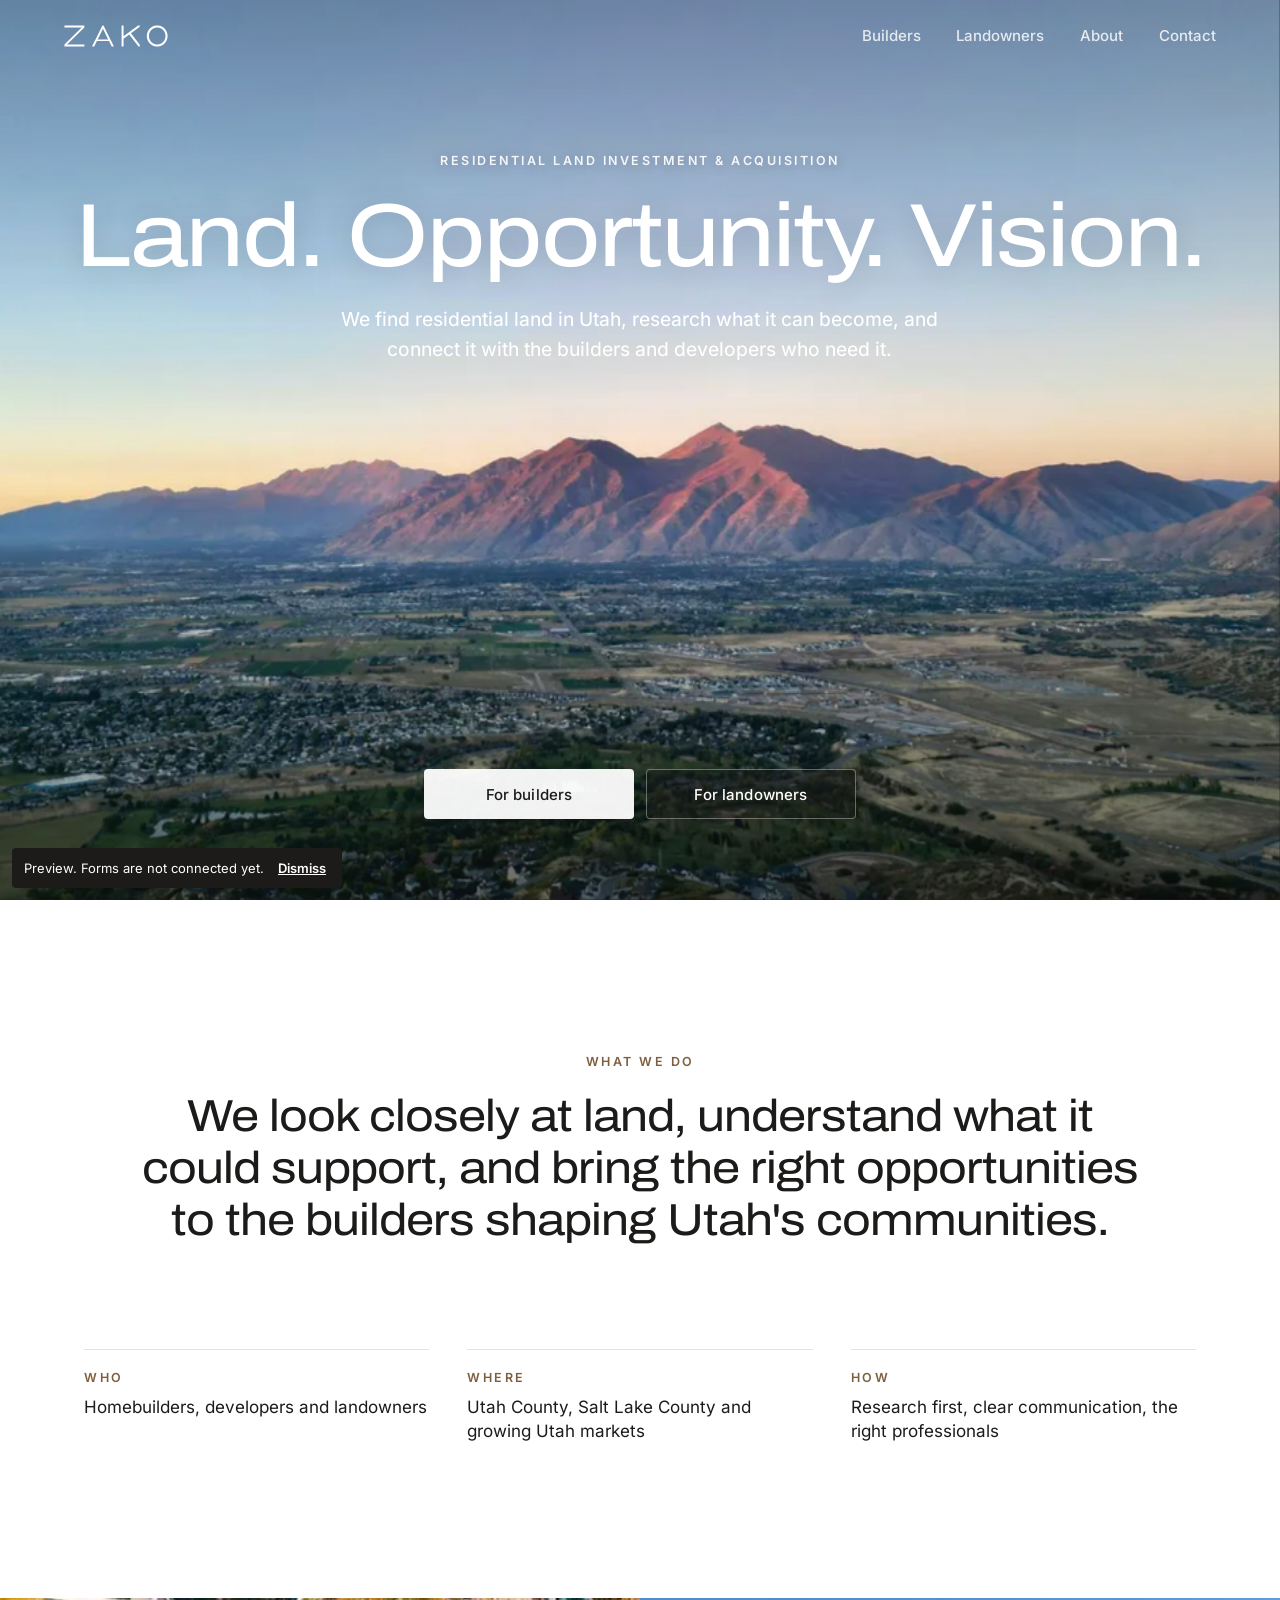
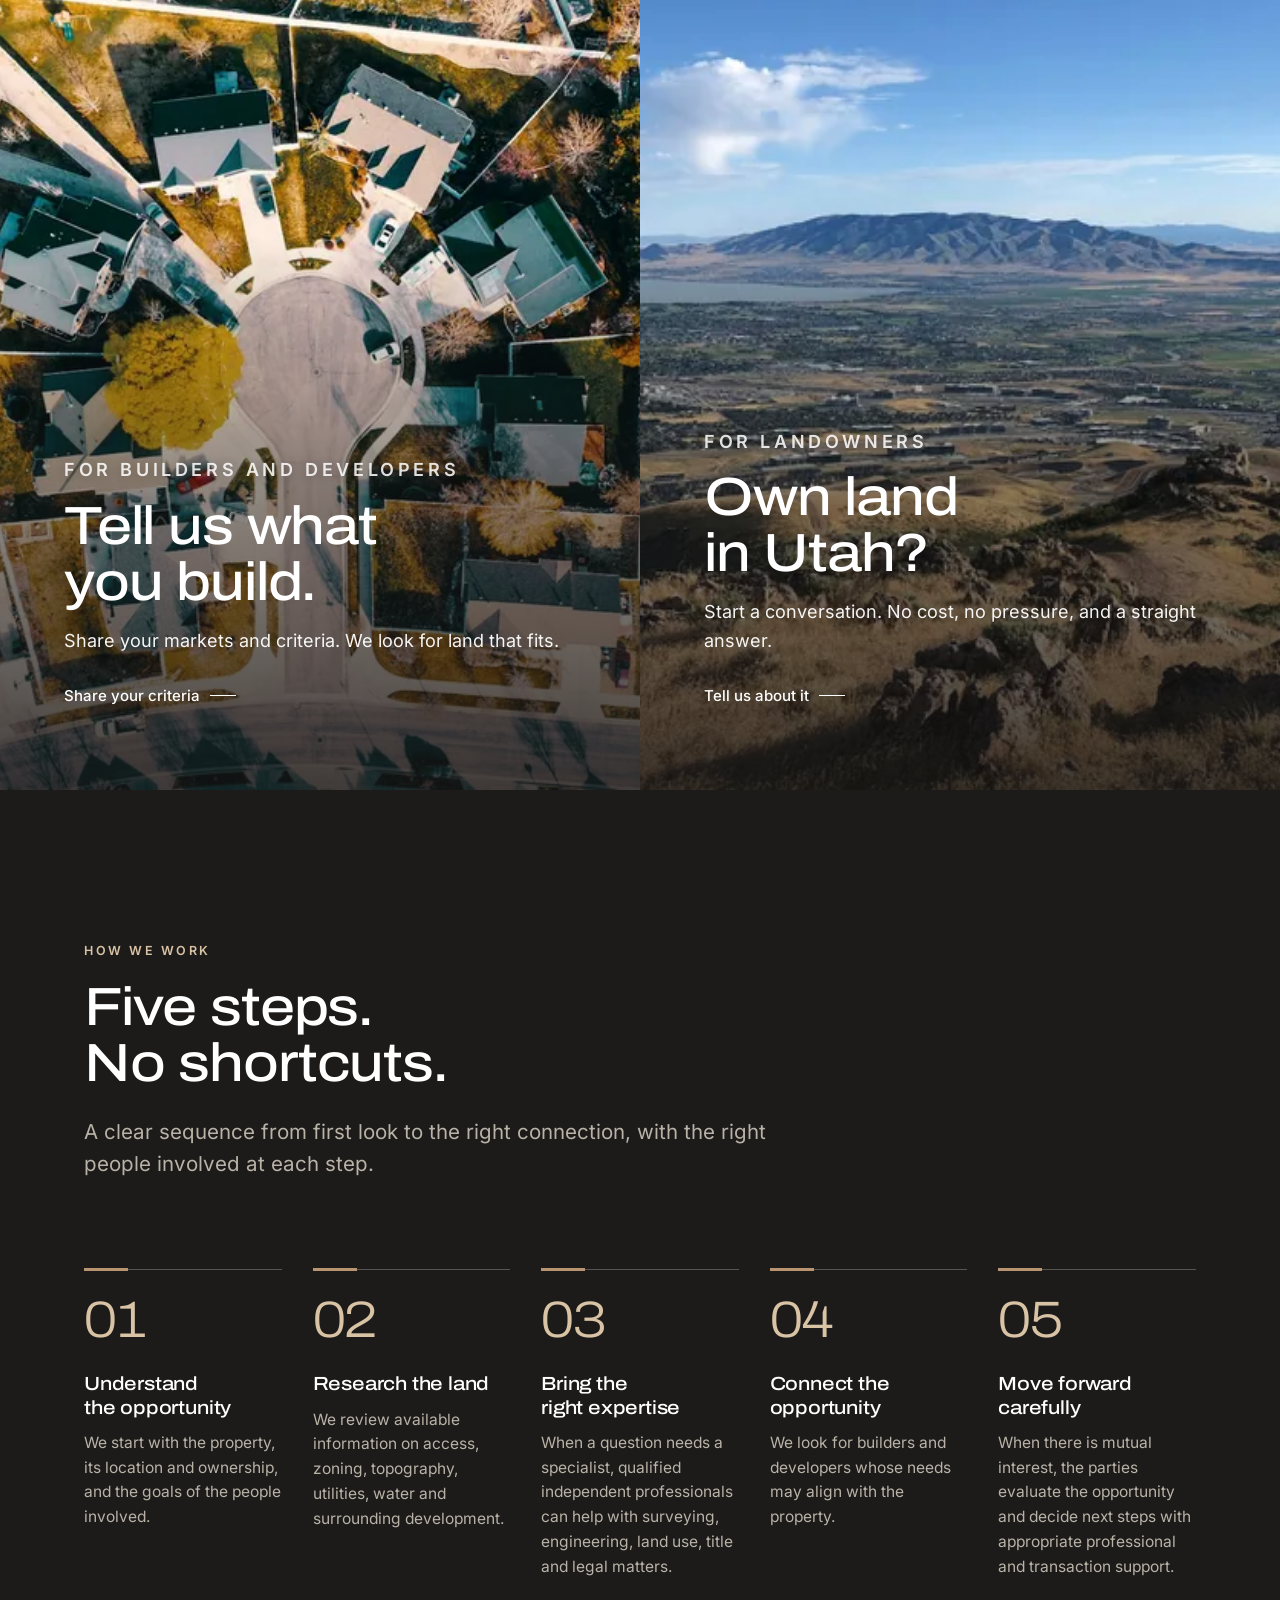
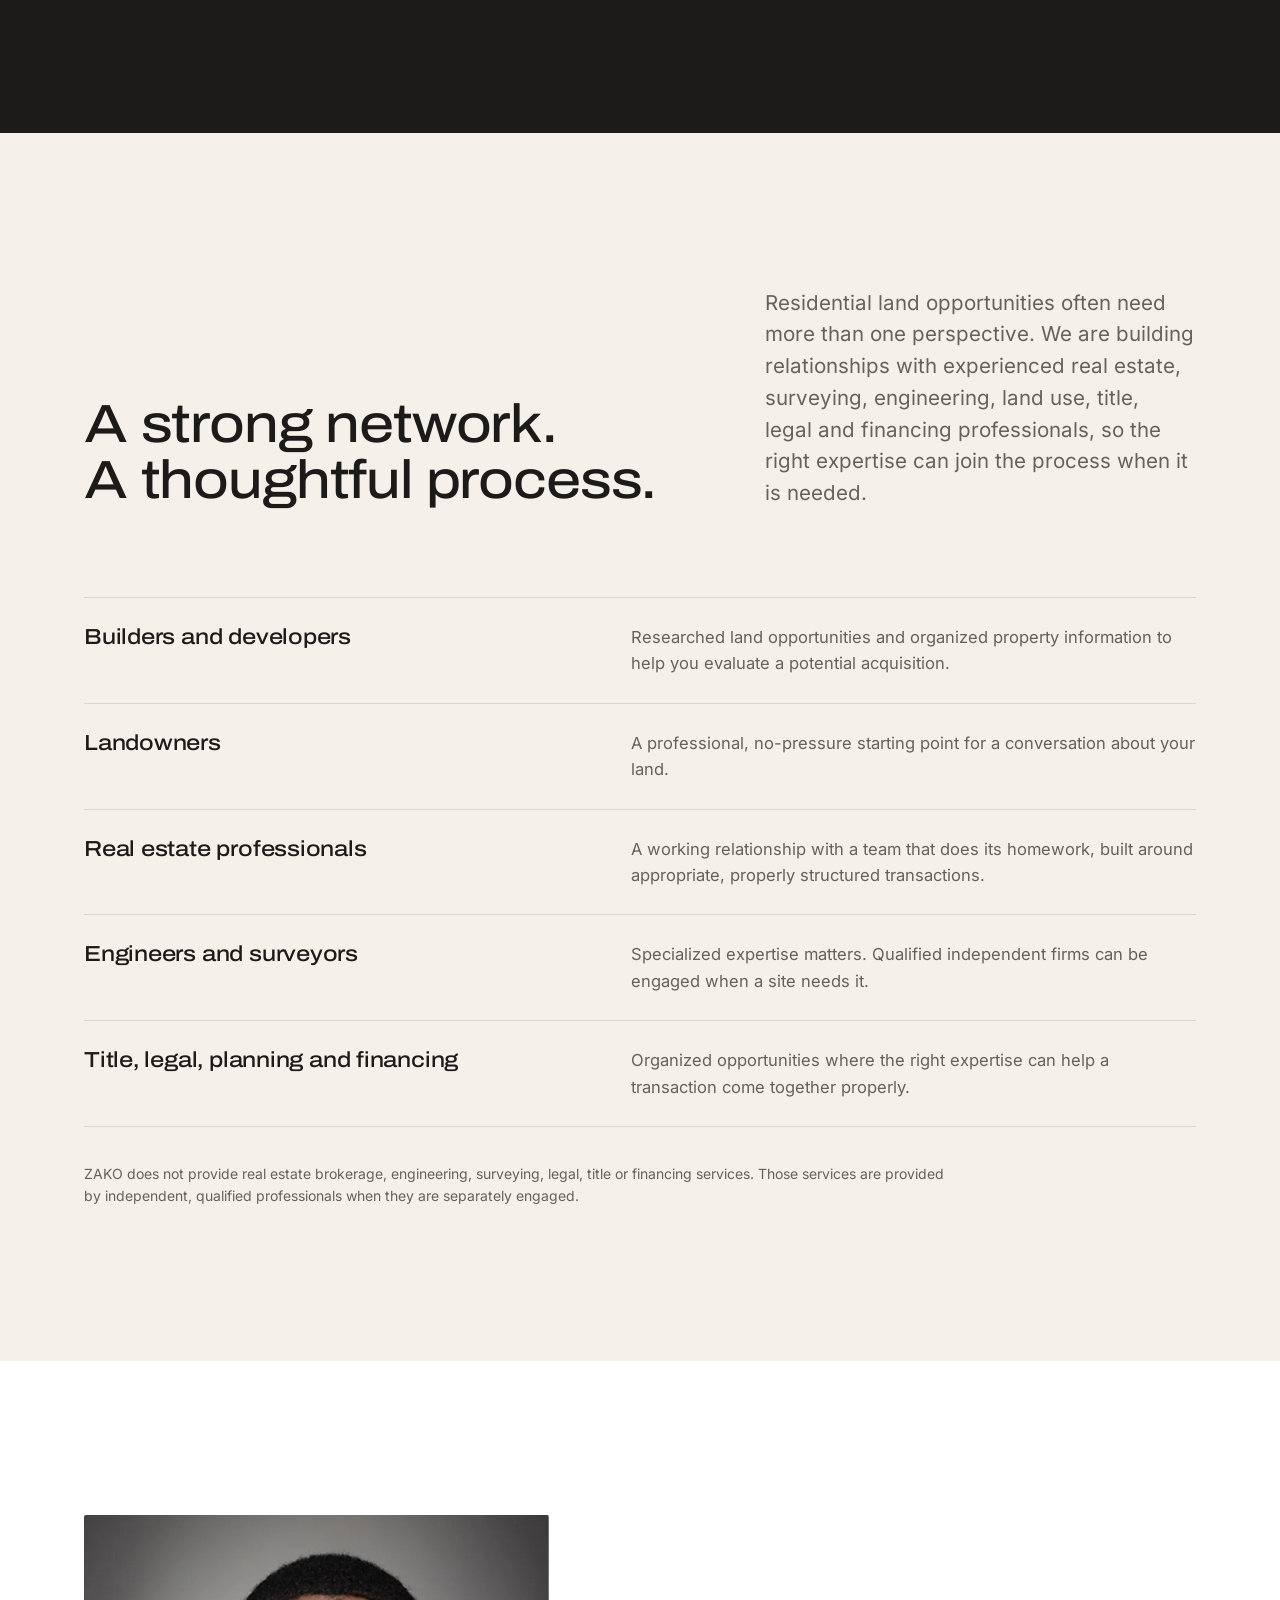
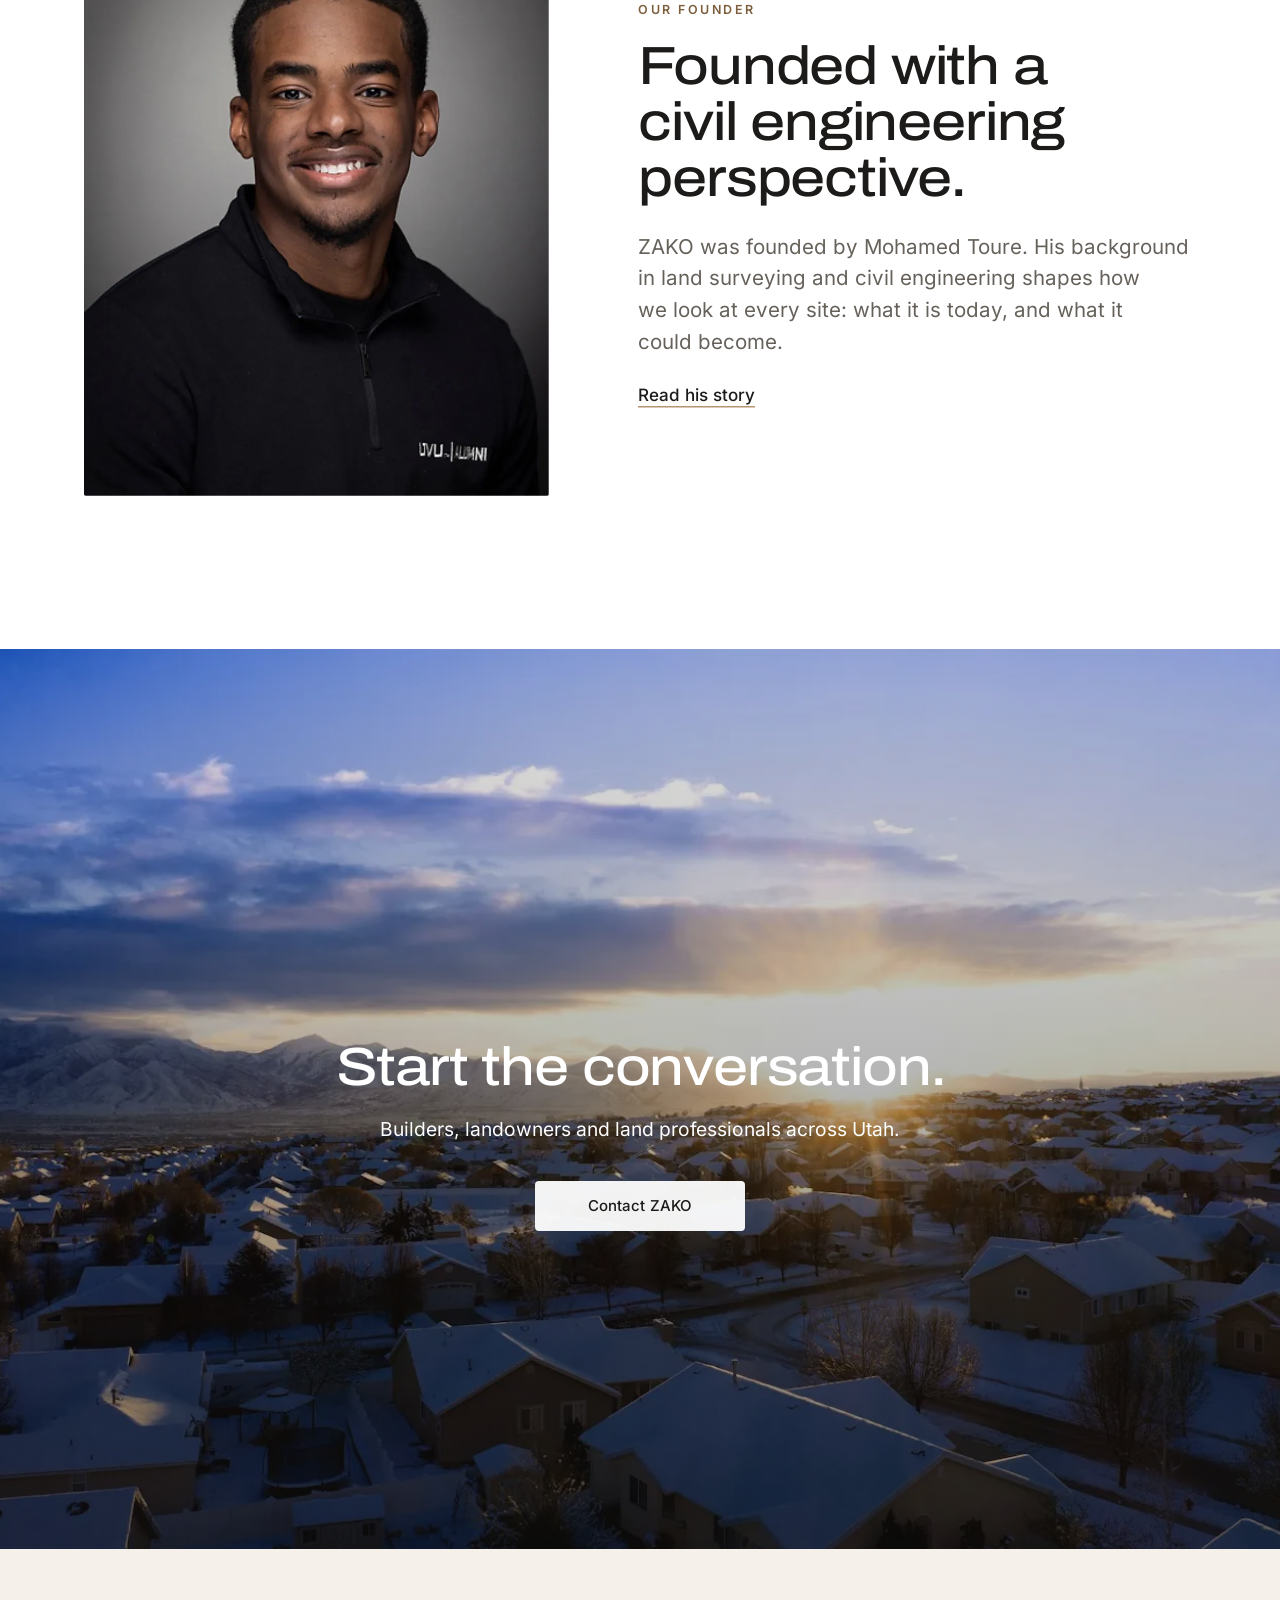
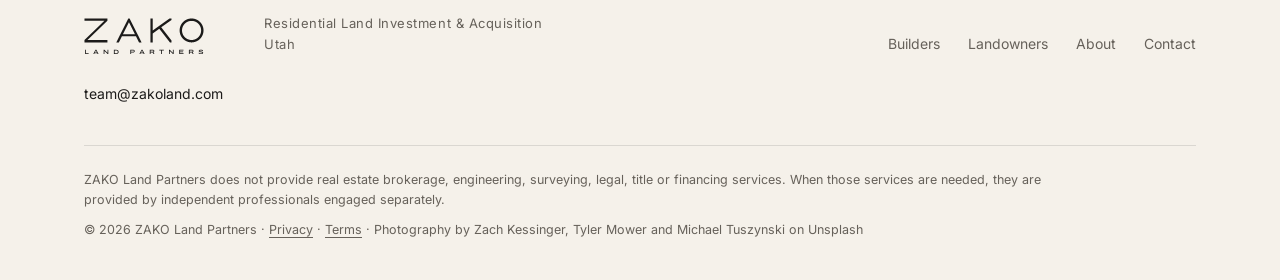
==== docs/index.html @ 9087628a "Add ZAKO Land Partners website (v4, not yet published) Static site in docs/ for GitHub Pages: home, " ====
<!DOCTYPE html>
<html lang="en" data-forms="preview">
<head>
<meta charset="utf-8">

<meta name="viewport" content="width=device-width, initial-scale=1">
<title>ZAKO Land Partners | Utah Residential Land Investment & Acquisition</title>
<meta name="description" content="ZAKO Land Partners finds residential land in Utah, researches what it can become, and connects it with the builders and developers who need it.">

<link rel="canonical" href="https://zakoland.com/">
<meta property="og:type" content="website">
<meta property="og:site_name" content="ZAKO Land Partners">
<meta property="og:title" content="ZAKO Land Partners | Utah Residential Land Investment & Acquisition">
<meta property="og:description" content="ZAKO Land Partners finds residential land in Utah, researches what it can become, and connects it with the builders and developers who need it.">
<meta property="og:url" content="https://zakoland.com/">
<meta property="og:image" content="https://zakoland.com/assets/img/og-image.jpg">
<meta property="og:image:width" content="1200">
<meta property="og:image:height" content="630">
<meta property="og:image:alt" content="ZAKO Land Partners wordmark over a Utah valley at dusk">
<meta name="twitter:card" content="summary_large_image">
<meta name="theme-color" content="#FFFFFF">
<link rel="icon" href="assets/img/favicon.svg" type="image/svg+xml">
<link rel="icon" href="assets/img/favicon-32.png" sizes="32x32" type="image/png">
<link rel="apple-touch-icon" href="assets/img/apple-touch-icon.png">
<link rel="preload" href="assets/fonts/archivo-var.woff2" as="font" type="font/woff2" crossorigin>
<link rel="preload" as="image" href="assets/photo/hero-1280.webp" type="image/webp" imagesrcset="assets/photo/hero-800.webp 800w, assets/photo/hero-1280.webp 1280w, assets/photo/hero-1920.webp 1920w" imagesizes="100vw">
<link rel="stylesheet" href="css/site.css">
<script>document.documentElement.classList.add('js')</script>
<script type="application/ld+json">{"@context": "https://schema.org", "@type": "Organization", "name": "ZAKO Land Partners", "url": "https://zakoland.com/", "logo": "https://zakoland.com/assets/img/zako-lockup.svg", "email": "team@zakoland.com", "description": "Residential land investment and acquisition in Utah.", "areaServed": {"@type": "State", "name": "Utah"}}</script>
</head>
<body class="over">
<a class="skip" href="#main">Skip to content</a>
<div class="preview" role="note">Preview. Forms are not connected yet. <button type="button">Dismiss</button></div>
<header class="hdr"><div class="hdr__in">
<a class="logo" href="index.html" aria-label="ZAKO Land Partners, home">
<img class="on-light" src="assets/img/zako.svg" alt="ZAKO" width="104" height="21">
<img class="on-dark" src="assets/img/zako-white.svg" alt="" width="104" height="21"></a>
<button class="menu" type="button" aria-expanded="false" aria-controls="nav">Menu</button>
<nav class="nav" id="nav" aria-label="Main"><a href="builders.html">Builders</a><a href="landowners.html">Landowners</a><a href="about.html">About</a><a href="contact.html">Contact</a></nav>
</div></header>
<main id="main">
<section class="photo photo--hero" aria-labelledby="h">
<picture><source type="image/webp" srcset="assets/photo/hero-800.webp 800w, assets/photo/hero-1280.webp 1280w, assets/photo/hero-1920.webp 1920w" sizes="100vw"><img src="assets/photo/hero-1920.jpg" srcset="assets/photo/hero-800.jpg 800w, assets/photo/hero-1280.jpg 1280w, assets/photo/hero-1920.jpg 1920w" sizes="100vw" width="1920" height="992" alt="Dusk over Spanish Fork, Utah, with neighborhoods and open land below the mountains" fetchpriority="high" decoding="async"></picture>
<div class="photo__in">
<div class="hero__copy">
<p class="eyebrow eyebrow--light rise" style="--d:100ms">Residential Land Investment &amp; Acquisition</p>
<h1 id="h"><span class="rise" style="--d:250ms">Land.</span> <span class="rise" style="--d:420ms">Opportunity.</span> <span class="rise" style="--d:590ms">Vision.</span></h1>
<p class="sub rise" style="--d:820ms">We find residential land in Utah, research what it can become, and connect it with the builders and developers who need it.</p>
</div>
<div class="btns rise" style="--d:1000ms"><a class="btn btn--light" href="builders.html">For builders</a><a class="btn btn--ghost" href="landowners.html">For landowners</a></div>
</div>
<span class="cue" aria-hidden="true"></span>
</section>

<section class="band intro" aria-labelledby="what-h"><div class="wrap">
<p class="eyebrow center" data-r>What we do</p>
<h2 id="what-h" class="statement" data-r style="--d:80ms">We look closely at land, understand what it could support, and bring the right opportunities to the builders shaping Utah's communities.</h2>
<ul class="facts">
<li data-r><span>Who</span>Homebuilders, developers and landowners</li>
<li data-r style="--d:100ms"><span>Where</span>Utah County, Salt Lake County and growing Utah markets</li>
<li data-r style="--d:200ms"><span>How</span>Research first, clear communication, the right professionals</li>
</ul>
</div></section>

<section class="pair" aria-label="Who we work with">
<a class="photo photo--half tile" href="builders.html"><picture><source type="image/webp" srcset="assets/photo/plan-800.webp 800w, assets/photo/plan-1360.webp 1360w" sizes="(min-width: 821px) 50vw, 100vw"><img src="assets/photo/plan-1360.jpg" srcset="assets/photo/plan-800.jpg 800w, assets/photo/plan-1360.jpg 1360w" sizes="(min-width: 821px) 50vw, 100vw" width="1360" height="880" alt="Aerial view of a residential cul-de-sac in Herriman, Utah" loading="lazy" decoding="async"></picture>
<div class="photo__in"><div data-r><p class="eyebrow eyebrow--light">For builders and developers</p><h2>Tell us what you build.</h2><p>Share your markets and criteria. We look for land that fits.</p>
<span class="more">Share your criteria</span></div></div></a>
<a class="photo photo--half tile" href="landowners.html"><picture><source type="image/webp" srcset="assets/photo/valley-800.webp 800w, assets/photo/valley-1280.webp 1280w, assets/photo/valley-1920.webp 1920w" sizes="(min-width: 821px) 50vw, 100vw"><img src="assets/photo/valley-1920.jpg" srcset="assets/photo/valley-800.jpg 800w, assets/photo/valley-1280.jpg 1280w, assets/photo/valley-1920.jpg 1920w" sizes="(min-width: 821px) 50vw, 100vw" width="1920" height="992" alt="View over Lehi and Saratoga Springs, Utah, toward Utah Lake" loading="lazy" decoding="async"></picture>
<div class="photo__in"><div data-r style="--d:120ms"><p class="eyebrow eyebrow--light">For landowners</p><h2>Own land in Utah?</h2><p>Start a conversation. No cost, no pressure, and a straight answer.</p>
<span class="more">Tell us about it</span></div></div></a>
</section>

<section class="process" id="how" aria-labelledby="how-h"><div class="wrap">
<div class="process__head"><p class="eyebrow" data-r>How we work</p>
<h2 id="how-h" class="h-lines" data-r style="--d:40ms"><span>Five steps.</span> <span>No shortcuts.</span></h2><p class="lead" data-r style="--d:80ms">A clear sequence from first look to the right connection, with the right people involved at each step.</p></div>
<ol class="steps"><li data-r><span class="num" aria-hidden="true">01</span><h3>Understand the opportunity</h3><p>We start with the property, its location and ownership, and the goals of the people involved.</p></li><li data-r style="--d:110ms"><span class="num" aria-hidden="true">02</span><h3>Research the land</h3><p>We review available information on access, zoning, topography, utilities, water and surrounding development.</p></li><li data-r style="--d:220ms"><span class="num" aria-hidden="true">03</span><h3>Bring the right expertise</h3><p>When a question needs a specialist, qualified independent professionals can help with surveying, engineering, land use, title and legal matters.</p></li><li data-r style="--d:330ms"><span class="num" aria-hidden="true">04</span><h3>Connect the opportunity</h3><p>We look for builders and developers whose needs may align with the property.</p></li><li data-r style="--d:440ms"><span class="num" aria-hidden="true">05</span><h3>Move forward carefully</h3><p>When there is mutual interest, the parties evaluate the opportunity and decide next steps with appropriate professional and transaction support.</p></li></ol>
</div></section>

<section class="band band--ivory" aria-labelledby="net-h"><div class="wrap">
<div class="split split--head">
<div><p class="eyebrow" data-r>Our network</p><h2 id="net-h" class="h-lines" data-r style="--d:40ms"><span>A strong network.</span> <span>A thoughtful process.</span></h2></div>
<p class="lead" data-r style="--d:120ms">Residential land opportunities often need more than one perspective. We are building relationships with experienced real estate, surveying, engineering, land use, title, legal and financing professionals, so the right expertise can join the process when it is needed.</p>
</div>
<ul class="audience"><li data-r><h3>Builders and developers</h3><p>Researched land opportunities and organized property information to help you evaluate a potential acquisition.</p></li><li data-r style="--d:70ms"><h3>Landowners</h3><p>A professional, no-pressure starting point for a conversation about your land.</p></li><li data-r style="--d:140ms"><h3>Real estate professionals</h3><p>A working relationship with a team that does its homework, built around appropriate, properly structured transactions.</p></li><li data-r style="--d:210ms"><h3>Engineers and surveyors</h3><p>Specialized expertise matters. Qualified independent firms can be engaged when a site needs it.</p></li><li data-r style="--d:280ms"><h3>Title, legal, planning and financing</h3><p>Organized opportunities where the right expertise can help a transaction come together properly.</p></li></ul>
<p class="note" data-r>ZAKO does not provide real estate brokerage, engineering, surveying, legal, title or financing services. Those services are provided by independent, qualified professionals when they are separately engaged.</p>
</div></section>

<section class="band" aria-labelledby="founder"><div class="wrap founder">
<div class="frame" data-r><picture><source type="image/webp" srcset="assets/photo/founder-480.webp 480w, assets/photo/founder-839.webp 839w" sizes="(min-width: 821px) 40vw, 90vw"><img src="assets/photo/founder-839.jpg" srcset="assets/photo/founder-480.jpg 480w, assets/photo/founder-839.jpg 839w" sizes="(min-width: 821px) 40vw, 90vw" width="839" height="1327" alt="Mohamed Toure, founder of ZAKO Land Partners" loading="lazy" decoding="async"></picture></div>
<div>
<p class="eyebrow" data-r>Our founder</p>
<h2 id="founder" data-r style="--d:60ms">Founded with a civil engineering perspective.</h2>
<p class="lead mt" data-r style="--d:120ms">ZAKO was founded by Mohamed Toure. His background in land surveying and civil engineering shapes how we look at every site: what it is today, and what it could become.</p>
<p class="mt" data-r style="--d:180ms"><a class="link" href="about.html">Read his story</a></p>
</div>
</div></section>

<section class="photo photo--end" aria-labelledby="c">
<picture><source type="image/webp" srcset="assets/photo/dawn-800.webp 800w, assets/photo/dawn-1360.webp 1360w" sizes="100vw"><img src="assets/photo/dawn-1360.jpg" srcset="assets/photo/dawn-800.jpg 800w, assets/photo/dawn-1360.jpg 1360w" sizes="100vw" width="1360" height="880" alt="Sunrise over a snow-covered neighborhood in Herriman, Utah" loading="lazy" decoding="async"></picture>
<div class="photo__in"><div>
<h2 id="c" data-r>Start the conversation.</h2>
<p class="sub" data-r style="--d:100ms">Builders, landowners and land professionals across Utah.</p>
<div class="btns" data-r style="--d:200ms"><a class="btn btn--light" href="contact.html">Contact ZAKO</a></div>
</div></div>
</section>
</main>
<footer class="ftr"><div class="wrap">
<div class="ftr__top">
<a class="logo" href="index.html" aria-label="ZAKO Land Partners, home"><img src="assets/img/zako-lockup.svg" alt="ZAKO Land Partners" width="120" height="36"></a>
<p class="ftr__tag">Residential Land Investment &amp; Acquisition<br>Utah</p>
<nav aria-label="Footer"><a href="builders.html">Builders</a><a href="landowners.html">Landowners</a><a href="about.html">About</a><a href="contact.html">Contact</a></nav>
<p class="ftr__mail"><a href="mailto:team@zakoland.com">team@zakoland.com</a></p>
</div>
<div class="ftr__fine">
<p>ZAKO Land Partners does not provide real estate brokerage, engineering, surveying, legal, title or financing services. When those services are needed, they are provided by independent professionals engaged separately.</p>
<p>&copy; <span data-year>2026</span> ZAKO Land Partners &middot; <a href="privacy.html">Privacy</a> &middot; <a href="terms.html">Terms</a> &middot; Photography by Zach Kessinger, Tyler Mower and Michael Tuszynski on Unsplash</p>
</div>
</div></footer>
<script src="js/site.js" defer></script>
</body>
</html>
---- docs/css/site.css ----
/* ZAKO Land Partners — v4
   VOICE    quiet, certain, few words
   PICTURE  full-bleed real Utah photography; nothing drawn
   COLOUR   white and warm ivory grounds, charcoal ink, sandstone used sparingly
   TYPE     Archivo (wide) display, Inter text
   MOTION   reveal once on scroll, slow and short; nothing loops; off under prefers-reduced-motion */

@font-face{font-family:"Archivo";src:url("../assets/fonts/archivo-var.woff2") format("woff2");font-weight:100 900;font-stretch:62% 125%;font-display:swap}
@font-face{font-family:"Inter";src:url("../assets/fonts/inter-var.woff2") format("woff2");font-weight:100 900;font-display:swap}

:root{
  color-scheme:light;
  --white:#FFFFFF;--ivory:#F5F1EA;--sand:#B89470;--sand-ink:#7D5F3E;--sand-lt:#D9C3A5;
  --char:#1C1B1A;--char-2:#262421;--stone:#66615A;--line:rgba(28,27,26,.12);
  --display:"Archivo","Helvetica Neue",Arial,sans-serif;--text:"Inter","Helvetica Neue",Arial,sans-serif;
  --gut:max(5vw,20px);--wrap:1240px;
  --ease:cubic-bezier(.2,.65,.2,1)
}
*{box-sizing:border-box;min-width:0}
html{scroll-padding-top:76px;-webkit-text-size-adjust:100%}
@media (prefers-reduced-motion:no-preference){html{scroll-behavior:smooth}}
body{margin:0;background:var(--white);color:var(--char);font:17px/1.6 var(--text);overflow-x:clip;-webkit-font-smoothing:antialiased}
img{max-width:100%;height:auto;display:block}
a{color:inherit}
p,dl,dd{margin:0}
h1,h2,h3{font-family:var(--display);font-stretch:115%;font-weight:500;letter-spacing:-.022em;line-height:1.04;margin:0;text-wrap:balance}
h1{font-size:clamp(44px,7vw,104px);font-weight:450}
h2{font-size:clamp(32px,4.2vw,60px);font-weight:470}
h3{font-size:21px;line-height:1.22;letter-spacing:-.01em}
.wrap{max-width:var(--wrap);margin-inline:auto;padding-inline:var(--gut)}
.band{padding-block:clamp(88px,12vw,176px)}
.band--tight{padding-block:clamp(64px,8vw,112px)}
.band--flush{padding-top:0}
.band--ivory{background:var(--ivory)}
.lead{font-size:clamp(18px,1.6vw,22px);line-height:1.55;color:var(--stone);max-width:34em;text-wrap:pretty}
.small{font-size:14px;color:var(--stone)}
.center{text-align:center}
.mt{margin-top:24px}
.eyebrow{font:600 12.5px/1.2 var(--text);letter-spacing:.2em;text-transform:uppercase;color:var(--sand-ink);margin-bottom:22px}
.eyebrow--light{color:rgba(255,255,255,.9);text-shadow:0 1px 12px rgba(0,0,0,.25)}
.skip{position:absolute;left:-999px;top:8px;background:var(--char);color:var(--white);padding:10px 14px;z-index:99}
.skip:focus{left:8px}
:focus-visible{outline:2px solid var(--sand);outline-offset:3px}

/* ---------- header */
.hdr{position:sticky;top:0;z-index:50;background:rgba(255,255,255,.94);backdrop-filter:saturate(1.4) blur(14px);-webkit-backdrop-filter:saturate(1.4) blur(14px);transition:background .4s,color .4s,box-shadow .4s}
.hdr__in{display:flex;align-items:center;justify-content:space-between;gap:24px;height:72px;padding-inline:var(--gut)}
.logo{display:block;width:108px;flex:none}
.logo .on-dark{display:none}
.nav{display:flex;align-items:center;gap:clamp(20px,2.8vw,40px)}
.nav a{position:relative;text-decoration:none;font-size:15px;font-weight:500;padding:10px 0;opacity:.82;transition:opacity .25s}
.nav a::after{content:"";position:absolute;left:0;right:0;bottom:4px;height:1.5px;background:currentColor;transform:scaleX(0);transform-origin:left;transition:transform .45s var(--ease)}
.nav a:hover,.nav a[aria-current=page]{opacity:1}
.nav a:hover::after,.nav a[aria-current=page]::after{transform:scaleX(1)}
.menu{display:none;background:none;border:0;font:500 15px var(--text);color:inherit;cursor:pointer;min-height:44px;padding:0 4px}
.over .hdr{position:fixed;left:0;right:0;background:transparent;backdrop-filter:none;-webkit-backdrop-filter:none;color:var(--white)}
.over .hdr .on-light{display:none}
.over .hdr .on-dark{display:block}
.over .hdr.solid{background:rgba(255,255,255,.94);backdrop-filter:saturate(1.4) blur(14px);-webkit-backdrop-filter:saturate(1.4) blur(14px);color:var(--char);box-shadow:0 1px 0 var(--line)}
.over .hdr.solid .on-light{display:block}
.over .hdr.solid .on-dark{display:none}

/* ---------- buttons and links */
.btn{display:inline-flex;align-items:center;justify-content:center;gap:10px;min-height:50px;min-width:210px;padding:0 28px;border-radius:4px;border:0;background:var(--char);color:var(--white);font:500 15px/1 var(--text);letter-spacing:.01em;text-decoration:none;cursor:pointer;transition:background .3s,color .3s,box-shadow .3s,transform .3s var(--ease)}
.btn:hover{background:#3A3835}
.btn:active{transform:translateY(1px)}
.btn:disabled{opacity:.6;cursor:progress}
.btn--light{background:rgba(255,255,255,.94);color:var(--char)}
.btn--light:hover{background:var(--white)}
.btn--ghost{background:rgba(28,27,26,.45);color:var(--white);box-shadow:inset 0 0 0 1px rgba(255,255,255,.35);backdrop-filter:blur(8px);-webkit-backdrop-filter:blur(8px)}
.btn--ghost:hover{background:rgba(28,27,26,.68)}
.btn--line{background:transparent;color:var(--char);box-shadow:inset 0 0 0 1.5px var(--char)}
.btn--line:hover{background:var(--char);color:var(--white)}
.btns{display:flex;flex-wrap:wrap;gap:12px;margin-top:36px}
.link{text-decoration:none;font-weight:500;background:linear-gradient(currentColor,currentColor) 0 100%/0 1.5px no-repeat,linear-gradient(var(--sand),var(--sand)) 0 100%/100% 1.5px no-repeat;padding-bottom:3px;transition:background-size .5s var(--ease)}
.link:hover{background-size:100% 1.5px,100% 1.5px}
.more{display:inline-flex;align-items:center;gap:10px;margin-top:28px;font-weight:500;font-size:15px}
.more::after{content:"";width:26px;height:1.5px;background:currentColor;transition:width .5s var(--ease)}

/* ---------- photo bands */
.photo{position:relative;min-height:min(100svh,1000px);display:grid;color:var(--white);background:#2a2724;overflow:hidden;isolation:isolate;text-decoration:none}
.photo>picture,.photo>picture img{position:absolute;inset:0;width:100%;height:100%;object-fit:cover;z-index:-2}
.photo::after{content:"";position:absolute;inset:0;z-index:-1;pointer-events:none}
.photo__in{padding:clamp(124px,17vh,190px) var(--gut) clamp(56px,9vh,96px);display:grid;align-content:space-between;justify-items:center;text-align:center;gap:40px}
.photo--hero{min-height:100svh}
.photo--hero::after{background:linear-gradient(180deg,rgba(20,19,18,.34) 0%,rgba(20,19,18,.04) 36%,rgba(20,19,18,0) 58%,rgba(20,19,18,.5) 100%)}
.photo--hero h1{text-shadow:0 1px 30px rgba(0,0,0,.16)}
.photo--hero h1 span{display:inline-block}
.hero__copy .sub{margin:22px auto 0;max-width:34em;font-size:clamp(17px,1.5vw,20px);line-height:1.55;font-weight:450;opacity:.95}
.photo--hero .btns{margin:0;justify-content:center}
.cue{position:absolute;left:50%;bottom:22px;width:1px;height:44px;background:linear-gradient(rgba(255,255,255,0),rgba(255,255,255,.75));transform:translateX(-50%);transform-origin:top}
.photo--half{min-height:min(88svh,820px)}
.photo--half .photo__in{align-content:end;justify-items:start;text-align:left}
.photo--half::after{background:linear-gradient(0deg,rgba(20,19,18,.8) 0%,rgba(20,19,18,.45) 40%,rgba(20,19,18,0) 70%)}
.photo--half h2{max-width:13ch}
.photo--half p{margin-top:16px;max-width:30em;font-size:18px;opacity:.95}
.photo--half .eyebrow{margin-bottom:18px}
.photo--page{min-height:min(80svh,760px)}
.photo--page .photo__in{align-content:end;justify-items:start;text-align:left}
.photo--page h1{font-size:clamp(40px,5.8vw,82px);max-width:15ch}
.photo--page::after{background:linear-gradient(180deg,rgba(20,19,18,.5) 0%,rgba(20,19,18,0) 24%,rgba(20,19,18,.25) 50%,rgba(20,19,18,.78) 100%)}
.photo--end::after{background:linear-gradient(180deg,rgba(20,19,18,.12),rgba(20,19,18,.52))}
.photo--end>picture img{object-position:50% 40%}
.photo--end .photo__in{align-content:center}
.photo--end .sub{margin-top:18px;font-size:clamp(17px,1.5vw,20px);opacity:.95}
.photo--end .btns{justify-content:center}

/* tiles (pair) */
.pair{display:grid;grid-template-columns:repeat(2,minmax(0,1fr))}
.tile>picture img{transition:transform 1.6s var(--ease)}
.tile:hover>picture img{transform:scale(1.035)}
.tile:hover .more::after{width:44px}
.tile:focus-visible{outline-offset:-6px;outline-color:var(--white)}

/* ---------- intro */
.statement{font-family:var(--display);font-stretch:112%;font-weight:420;font-size:clamp(28px,3.5vw,50px);line-height:1.16;letter-spacing:-.022em;max-width:23em;margin-inline:auto;text-align:center}
.facts{list-style:none;margin:clamp(64px,8vw,104px) 0 0;padding:0;display:grid;grid-template-columns:repeat(3,minmax(0,1fr));gap:clamp(24px,3vw,48px)}
.facts li{border-top:1px solid var(--line);padding-top:20px;font-size:17px;line-height:1.45}
.facts span{display:block;font:600 12.5px/1.2 var(--text);letter-spacing:.2em;text-transform:uppercase;color:var(--sand-ink);margin-bottom:10px}

/* ---------- process */
.process{background:var(--char);color:#EDE8DF;padding-block:clamp(96px,12vw,176px)}
.process .eyebrow{color:var(--sand-lt)}
.process h2{color:var(--white);max-width:14ch}
.process .lead{color:#B9B2A7;margin-top:24px}
.process__head{display:grid;gap:0;max-width:760px}
.steps{list-style:none;padding:0;margin:clamp(56px,7vw,96px) 0 0;display:grid;grid-template-columns:repeat(5,minmax(0,1fr));gap:clamp(20px,2.4vw,36px)}
.steps li{position:relative;padding-top:26px}
.steps li::before{content:"";position:absolute;left:0;right:0;top:0;height:1px;background:rgba(237,232,223,.28)}
.steps li::after{content:"";position:absolute;left:0;top:-1px;width:44px;height:3px;background:var(--sand)}
.num{display:block;font:300 clamp(40px,4vw,60px)/1 var(--display);font-stretch:115%;letter-spacing:-.03em;color:var(--sand-lt);margin-bottom:26px;font-variant-numeric:tabular-nums}
.steps h3{font-size:19px;color:var(--white)}
.steps p{margin-top:12px;color:#B9B2A7;font-size:15.5px;line-height:1.6}
.steps--3{grid-template-columns:repeat(3,minmax(0,1fr))}
.band .steps li::before{background:var(--line)}
.band .steps h3{color:var(--char)}
.band .steps p{color:var(--stone)}
.band .num{color:var(--sand-ink)}

/* ---------- split, points, grids */
.split{display:grid;grid-template-columns:minmax(0,5fr) minmax(0,6fr);gap:clamp(32px,6vw,104px);align-items:start}
.split--head{align-items:end;grid-template-columns:minmax(0,7fr) minmax(0,5fr)}
.split--head h2{max-width:16ch}
.h-lines span{display:block}
.split--head .lead{justify-self:end}
.points{list-style:none;margin:0;padding:0;display:grid;gap:30px}
.points li{border-top:1px solid var(--line);padding-top:22px}
.points h3{font-size:19px}
.points p{color:var(--stone);margin-top:8px;font-size:16px}
.grid6{list-style:none;margin:clamp(56px,7vw,96px) 0 0;padding:0;display:grid;grid-template-columns:repeat(3,minmax(0,1fr));gap:clamp(36px,4vw,64px) clamp(24px,3vw,48px)}
.grid6 li{border-top:1px solid var(--line);padding-top:24px}
.grid6 .num{font-size:15px;font-weight:500;letter-spacing:.08em;color:var(--sand-ink);margin-bottom:18px;font-family:var(--text)}
.grid6 h3{font-size:20px}
.grid6 p{color:var(--stone);margin-top:10px;font-size:16px}
.audience{list-style:none;margin:clamp(56px,7vw,88px) 0 0;padding:0}
.audience li{display:grid;grid-template-columns:minmax(0,5fr) minmax(0,6fr);gap:clamp(16px,6vw,104px);padding:26px 0;border-top:1px solid var(--line);transition:padding .5s var(--ease)}
.audience li:last-child{border-bottom:1px solid var(--line)}
.audience h3{font-size:clamp(19px,1.7vw,23px)}
.audience p{color:var(--stone);font-size:16.5px;max-width:36em}
.note{margin-top:36px;font-size:14px;line-height:1.6;color:var(--stone);max-width:62em}
.callout{max-width:900px}
.callout h2{font-size:clamp(26px,2.8vw,38px)}
.callout p{margin-top:18px;color:var(--stone);font-size:17px;max-width:44em}

/* ---------- founder */
.founder{display:grid;grid-template-columns:minmax(0,5fr) minmax(0,6fr);gap:clamp(40px,7vw,120px);align-items:center}
.founder--story{align-items:start}
.frame{overflow:hidden;border-radius:2px}
.frame img{width:100%;aspect-ratio:4/5;object-fit:cover;object-position:50% 22%}
.founder--story .frame{position:sticky;top:110px}
.story p{font-size:clamp(17px,1.4vw,19px);line-height:1.72;color:#33312E;margin-top:20px;max-width:34em}
.story h2+p{margin-top:30px}
.sign{margin-top:34px !important;font-weight:600}
.sign span{display:block;font-weight:400;color:var(--stone);font-size:15px}

/* ---------- page heads */
.phead{padding:clamp(80px,11vw,156px) 0 clamp(48px,6vw,88px)}
.phead h1{font-size:clamp(40px,6vw,86px);max-width:15ch}
.phead .lead{margin-top:28px}
.phead--sm h1{font-size:clamp(36px,4.4vw,60px)}
.phead--404{min-height:62vh}
.phead--404 .lead{margin-top:20px}

/* ---------- contact */
.contacts{display:grid;grid-template-columns:auto 1fr;gap:14px 28px;margin-top:32px;font-size:16px}
.contacts dt{font:600 12px/1.9 var(--text);letter-spacing:.18em;text-transform:uppercase;color:var(--sand-ink)}

/* ---------- forms */
.form{display:grid;gap:22px;max-width:640px;width:100%}
.row2{display:grid;gap:22px;grid-template-columns:repeat(2,minmax(0,1fr))}
.field{display:grid;gap:8px}
.field label,legend{font-size:14px;font-weight:600}
.opt{font-weight:400;color:var(--stone)}
input[type=text],input[type=email],input[type=tel],select,textarea{width:100%;font:16px/1.4 var(--text);color:var(--char);background:var(--white);border:1px solid #C9C3B8;border-radius:4px;padding:12px 14px;min-height:52px;transition:border-color .2s,box-shadow .2s}
input:hover,select:hover,textarea:hover{border-color:#A8A196}
textarea{min-height:132px;resize:vertical}
input:focus,select:focus,textarea:focus{outline:none;border-color:var(--char);box-shadow:0 0 0 1px var(--char)}
.form [aria-invalid=true]{border-color:#9A3B2E;box-shadow:0 0 0 1px #9A3B2E}
fieldset{border:0;margin:0;padding:0;display:grid;gap:10px}
.chips{display:flex;flex-wrap:wrap;gap:8px}
.chip{position:relative}
.chip input{position:absolute;opacity:0;inset:0;cursor:pointer;margin:0}
.chip span{display:inline-flex;align-items:center;min-height:42px;padding:0 16px;border:1px solid #C9C3B8;border-radius:999px;font-size:15px;background:var(--white);transition:background .2s,color .2s,border-color .2s}
.chip:hover span{border-color:var(--char)}
.chip input:checked+span{background:var(--char);color:var(--white);border-color:var(--char)}
.chip input:focus-visible+span{outline:2px solid var(--sand);outline-offset:2px}
.check{display:flex;gap:10px;align-items:flex-start;font-size:15px;color:var(--stone);cursor:pointer}
.check input{width:20px;height:20px;margin:2px 0 0;accent-color:var(--char);flex:none}
.check a{color:var(--char)}
.hp{position:absolute;left:-9999px;width:1px;height:1px;overflow:hidden}
.status{display:none;padding:14px 16px;background:var(--white);border-left:3px solid #9A3B2E;font-size:15px}
.status.show{display:block}
.status.ok{border-left-color:#5E7D4C}
.band--ivory .status{background:var(--white)}
.band:not(.band--ivory) .status{background:var(--ivory)}

/* ---------- legal */
.prose{max-width:68ch}
.prose h2{font-size:24px;margin:40px 0 10px}
.prose p,.prose li{color:#33312E}
.prose ul{padding-left:20px}
.prose li{margin-bottom:6px}
.draft{background:var(--ivory);border-left:3px solid var(--sand);padding:12px 16px;margin-bottom:28px;font-size:15px}

/* ---------- preview notice */
.preview{position:fixed;left:12px;bottom:12px;z-index:60;max-width:calc(100% - 24px);background:var(--char);color:var(--white);font-size:13px;padding:8px 12px;border-radius:4px;display:flex;gap:10px;align-items:center}
.preview button{background:none;border:0;color:var(--white);font:600 13px var(--text);text-decoration:underline;cursor:pointer;padding:4px}

/* ---------- footer */
.ftr{background:var(--ivory);font-size:14px;color:var(--stone)}
.ftr__top{display:grid;grid-template-columns:auto 1fr auto;align-items:end;gap:28px 48px;padding-block:64px 40px;border-bottom:1px solid var(--line)}
.ftr .logo{width:132px}
.ftr__tag{font-size:13px;line-height:1.6;letter-spacing:.04em}
.ftr nav{display:flex;flex-wrap:wrap;gap:8px 28px;justify-self:end}
.ftr__mail{grid-column:1/-1}
.ftr a{text-decoration:none;color:var(--char);transition:color .2s}
.ftr nav a{color:var(--stone)}
.ftr a:hover{color:var(--sand-ink)}
.ftr__fine{display:grid;gap:10px;padding-block:24px 40px;font-size:12.5px;line-height:1.6}
.ftr__fine p{max-width:80em}
.ftr__fine a{color:var(--stone);text-decoration:underline;text-underline-offset:3px}

/* ---------- motion (only when JS runs and the visitor allows motion) */
@media (prefers-reduced-motion:no-preference){
  .js [data-r]{opacity:0;transform:translate3d(0,26px,0);transition:opacity 1s var(--ease),transform 1.1s var(--ease);transition-delay:var(--d,0ms)}
  .js [data-r].in{opacity:1;transform:none}
  .js .frame[data-r]{opacity:1;transform:none;clip-path:inset(10% 8% 10% 8%);transition:clip-path 1.5s var(--ease)}
  .js .frame[data-r] img{transform:scale(1.14);transition:transform 1.8s var(--ease)}
  .js .frame[data-r].in{clip-path:inset(0 0 0 0)}
  .js .frame[data-r].in img{transform:scale(1)}
  .js .rise{opacity:0;transform:translate3d(0,22px,0);animation:rise 1.2s var(--ease) var(--d,0ms) forwards}
  @keyframes rise{to{opacity:1;transform:none}}
  .photo--hero>picture img{animation:settle 3.2s var(--ease) both}
  @keyframes settle{from{transform:scale(1.07)}to{transform:scale(1)}}
  .cue{animation:cue 2.6s var(--ease) 1.6s 3 both}
  @keyframes cue{0%{transform:translateX(-50%) scaleY(0);opacity:0}40%{opacity:1}70%{transform:translateX(-50%) scaleY(1);opacity:1}100%{transform:translateX(-50%) scaleY(1);opacity:0}}
  .js .steps li::after{transform:scaleX(0);transform-origin:left;transition:transform 1.2s var(--ease) calc(var(--d,0ms) + 300ms)}
  .js .steps li.in::after{transform:scaleX(1)}
  /* gentle depth on large photographs, where the browser supports scroll-linked animation */
  @supports (animation-timeline:view()){
    .photo--end>picture img,.photo--page>picture img{animation:drift linear both;animation-timeline:view();animation-range:cover 0% cover 100%}
    .photo--page>picture img{animation-range:exit 0% exit 100%}
    @keyframes drift{from{transform:translate3d(0,-5%,0) scale(1.1)}to{transform:translate3d(0,5%,0) scale(1.1)}}
  }
}

/* ---------- responsive */
@media (max-width:1080px){
  .steps{grid-template-columns:repeat(3,minmax(0,1fr));row-gap:48px}
  .grid6{grid-template-columns:repeat(2,minmax(0,1fr))}
}
@media (max-width:820px){
  .menu{display:inline-flex;align-items:center}
  .nav{position:absolute;top:72px;left:0;right:0;flex-direction:column;align-items:stretch;gap:0;background:var(--white);color:var(--char);padding:4px var(--gut) 20px;border-bottom:1px solid var(--line);display:none}
  .nav.open{display:flex}
  .nav a{padding:16px 0;border-bottom:1px solid var(--line);opacity:1;font-size:17px}
  .nav a::after{display:none}
  .nav a[aria-current=page]{font-weight:700}
  .pair{grid-template-columns:minmax(0,1fr)}
  .founder,.split,.audience li{grid-template-columns:minmax(0,1fr)}
  .split--head .lead{justify-self:start}
  .founder .frame{max-width:440px}
  .founder--story .frame{position:static}
  .facts{grid-template-columns:minmax(0,1fr);gap:0}
  .facts li{padding-block:20px}
  .audience li{gap:8px}
  .ftr__top{grid-template-columns:1fr;align-items:start}
  .ftr nav{justify-self:start}
  .steps,.steps--3{grid-template-columns:minmax(0,1fr) minmax(0,1fr)}
}
@media (max-width:600px){
  body{font-size:16px}
  .steps,.steps--3,.grid6{grid-template-columns:minmax(0,1fr)}
  .steps{row-gap:40px}
  .num{font-size:44px;margin-bottom:18px}
  .row2{grid-template-columns:minmax(0,1fr)}
  .btns .btn{flex:1 1 100%}
  .photo__in{padding-top:116px}
  .photo--hero .photo__in{align-content:center;gap:56px}
  .cue{display:none}
  .eyebrow{letter-spacing:.14em}
  .contacts{grid-template-columns:1fr;gap:4px}
  .contacts dd{margin-bottom:14px}
}
@media print{.hdr,.preview,.ftr nav,.cue{display:none}.photo{min-height:auto;color:var(--char)}}
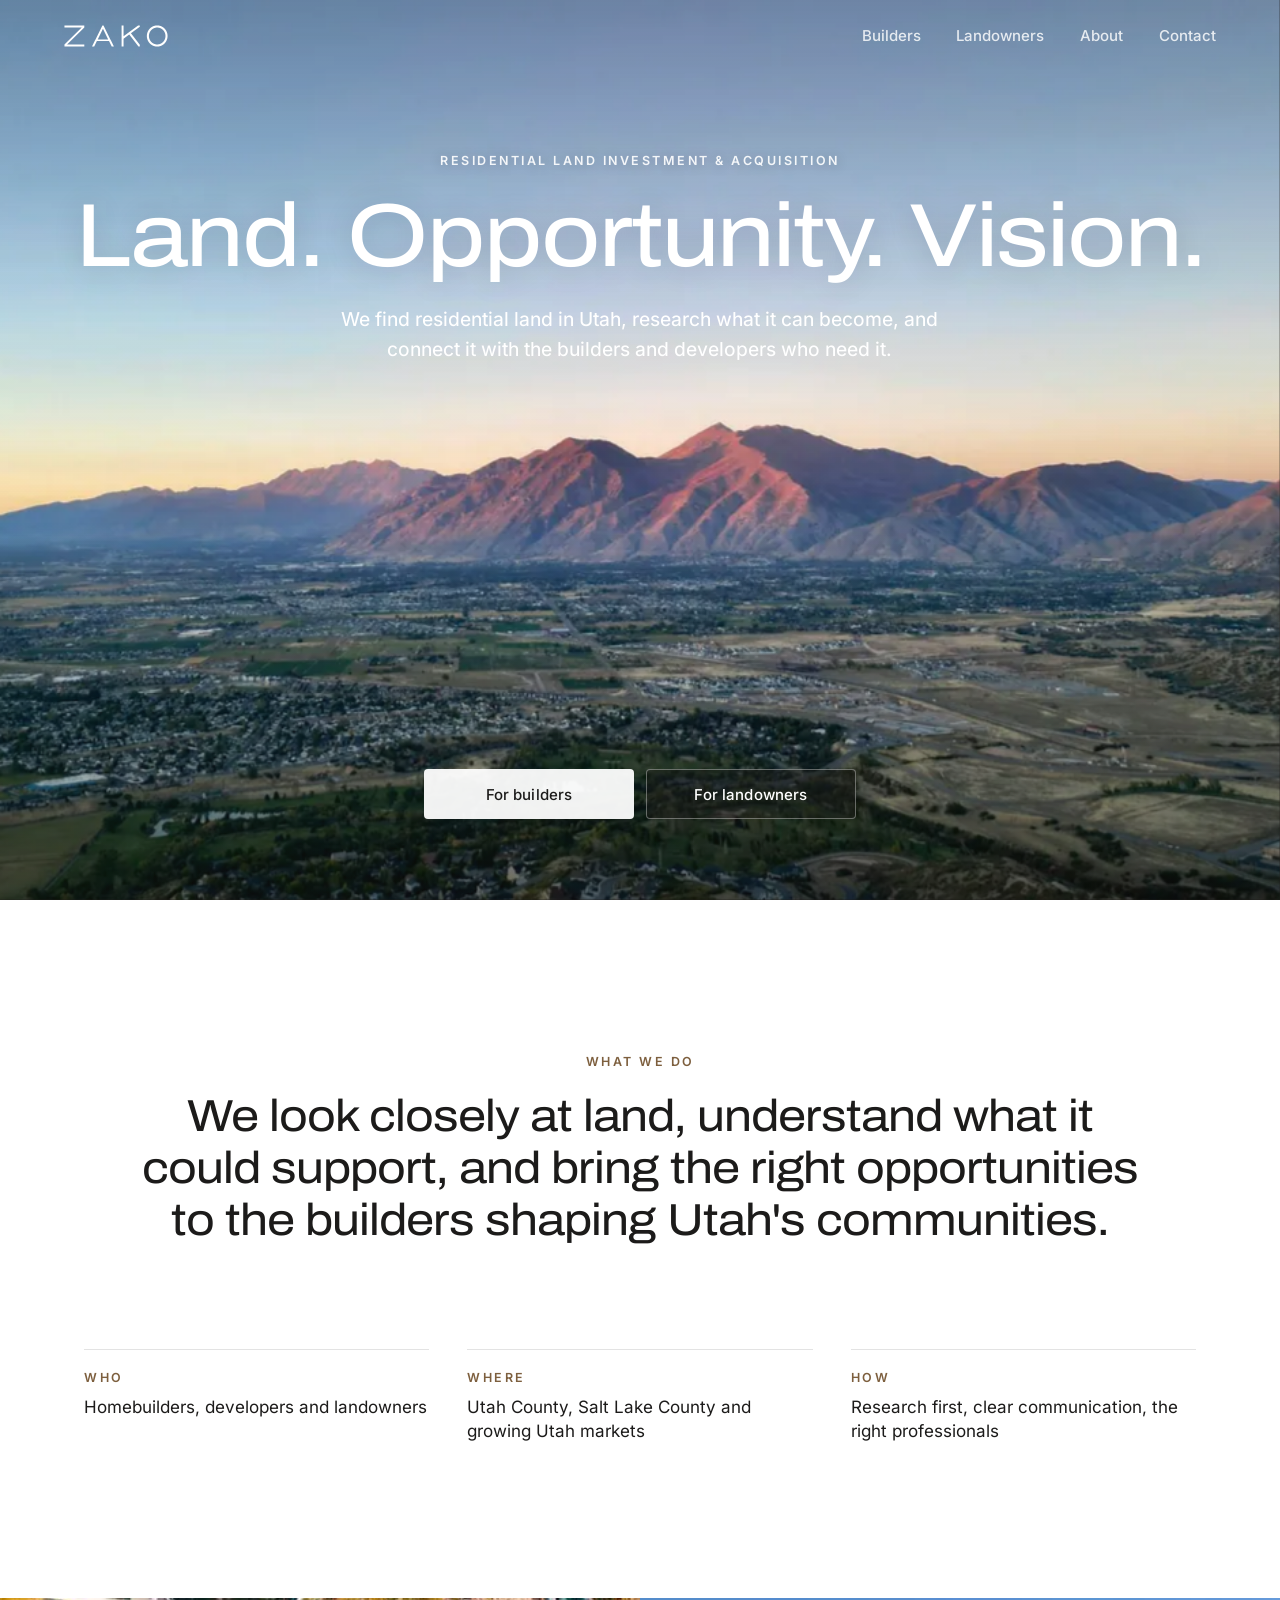
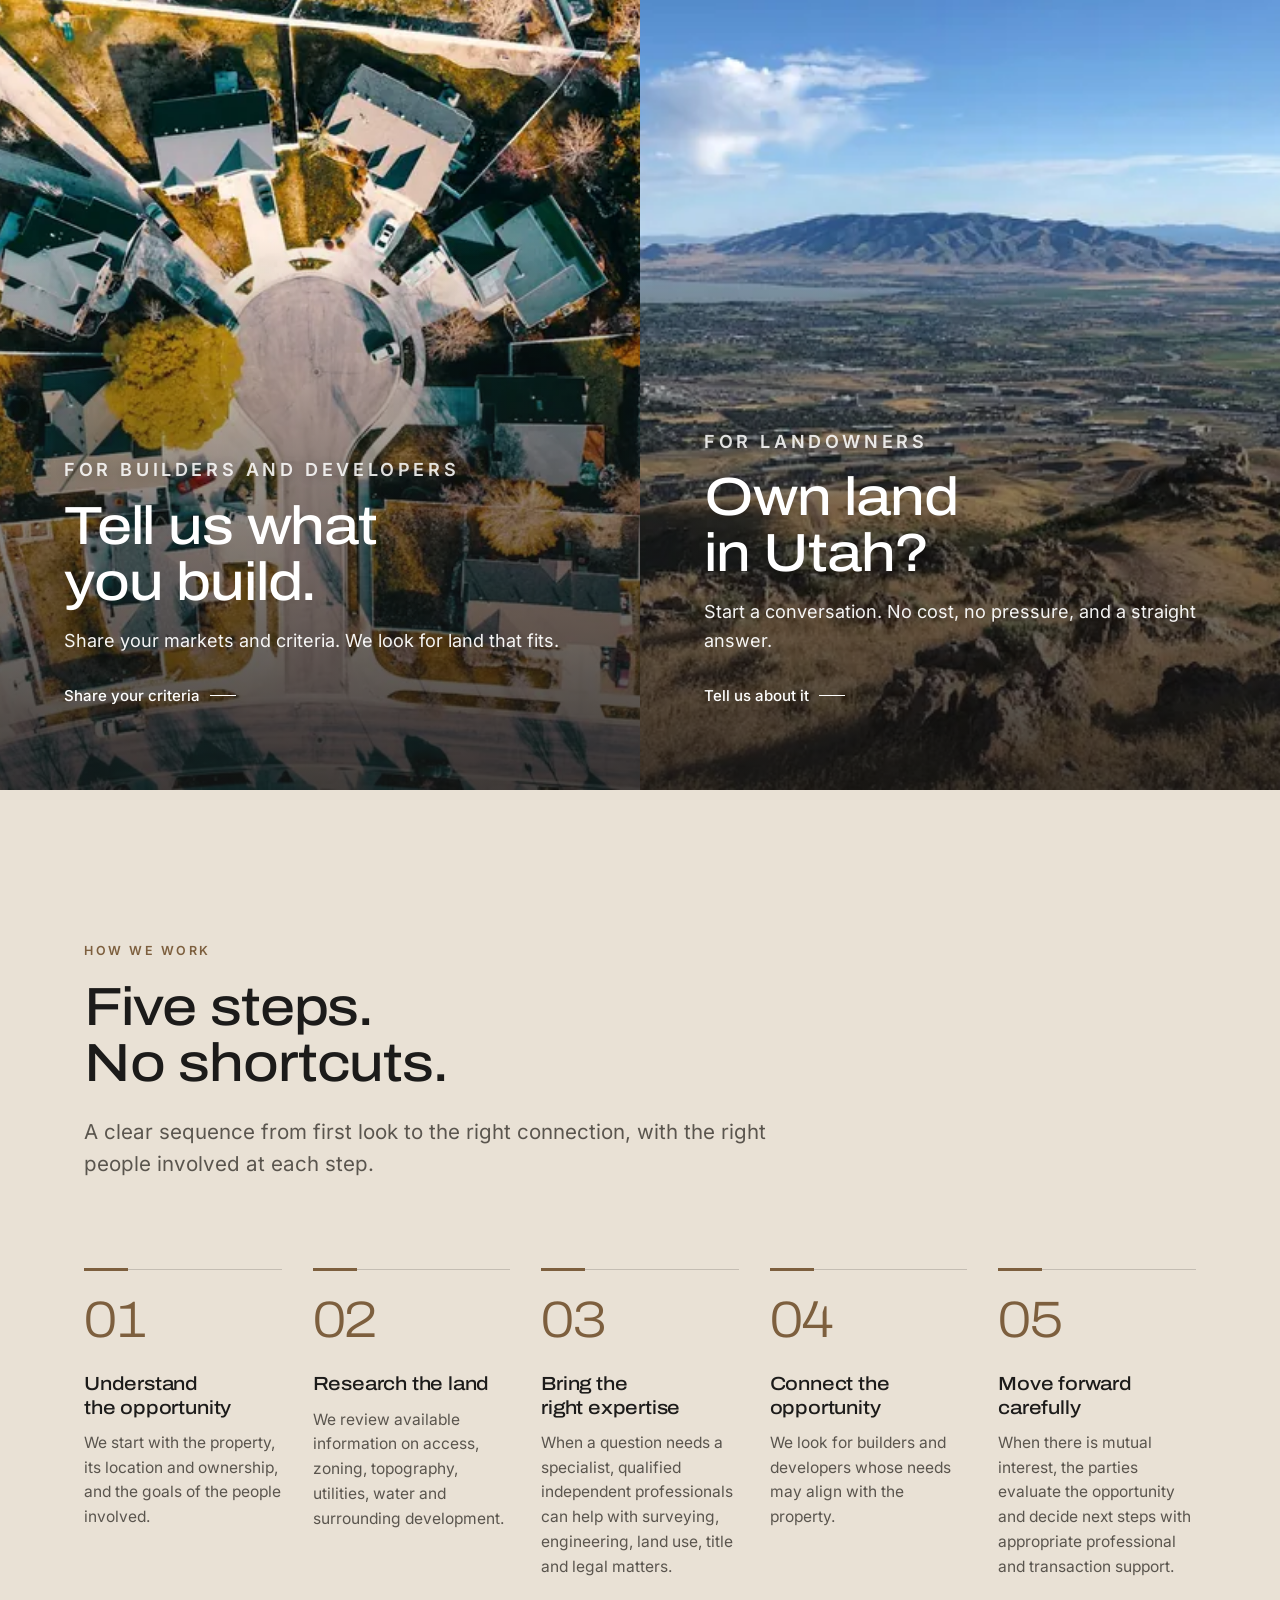
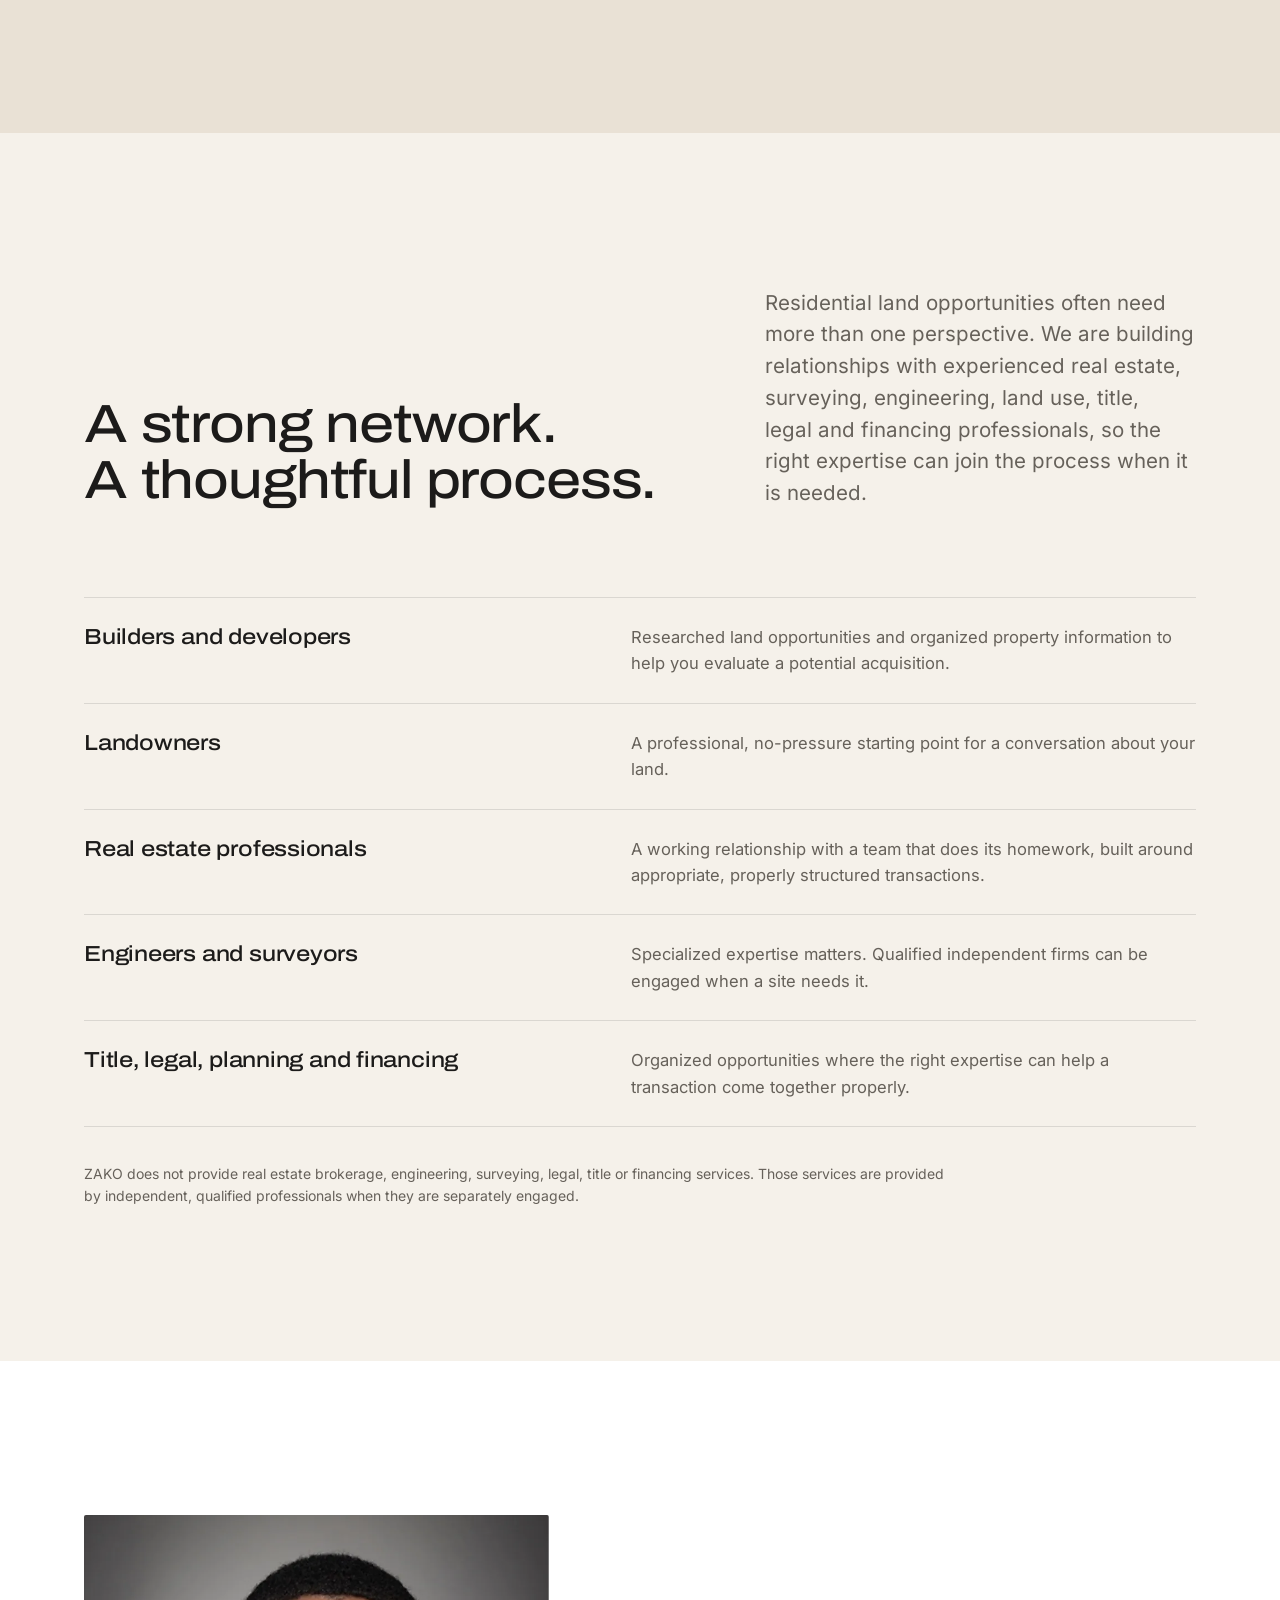
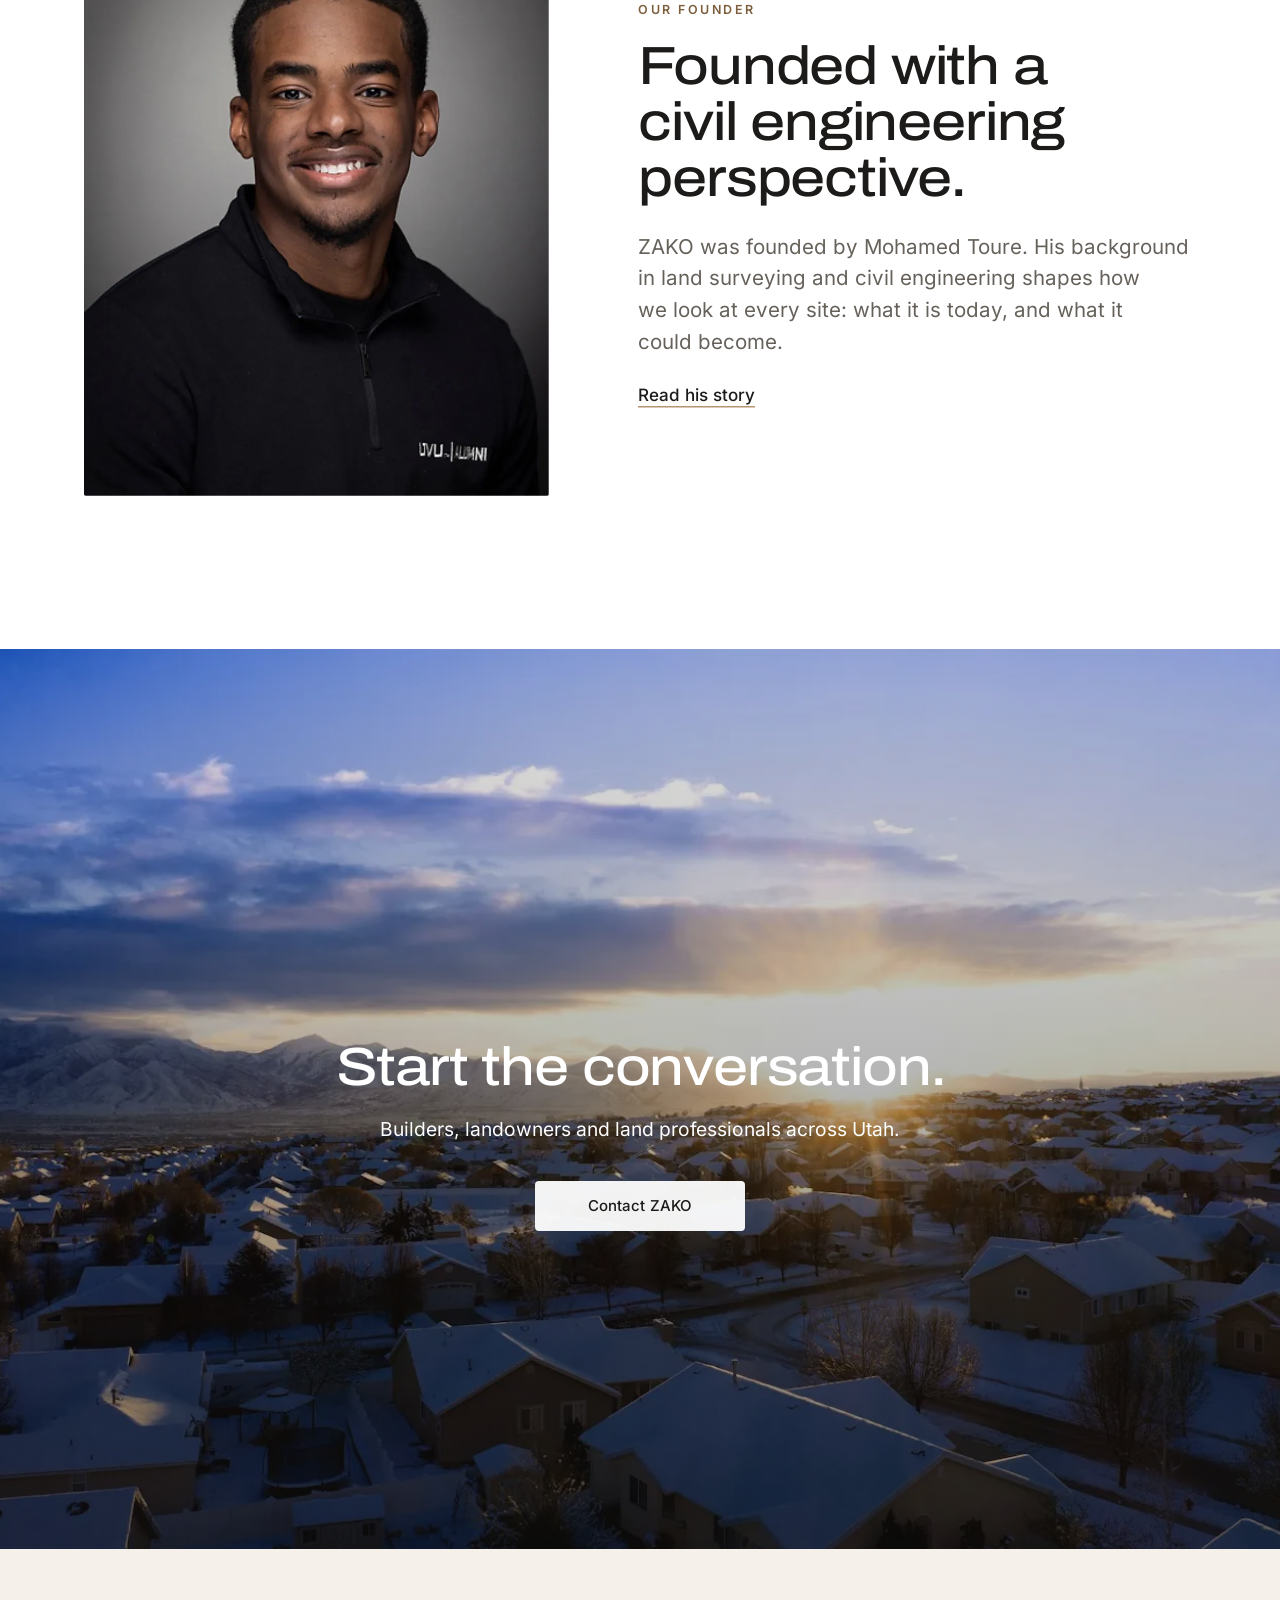
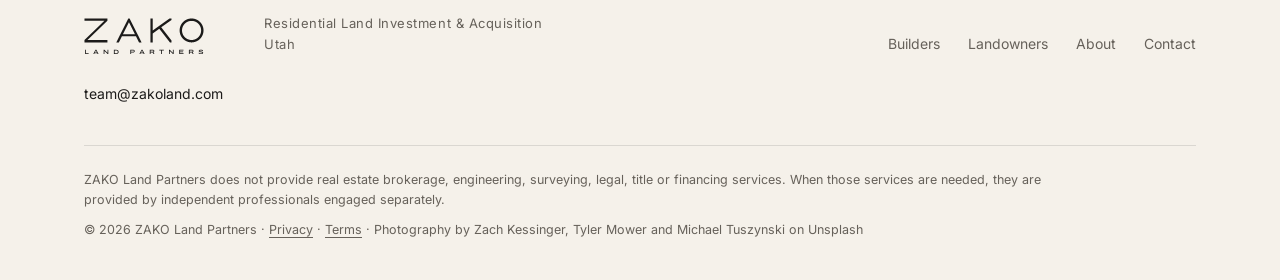
==== commit c280a30e: "Lighten process band, connect forms to ZAKO Formspree - How We Work band changes from charcoal to li" ====
--- a/docs/index.html
+++ b/docs/index.html
@@ -1,5 +1,5 @@
 <!DOCTYPE html>
-<html lang="en" data-forms="preview">
+<html lang="en" data-forms="live">
 <head>
 <meta charset="utf-8">
 
@@ -30,7 +30,7 @@
 </head>
 <body class="over">
 <a class="skip" href="#main">Skip to content</a>
-<div class="preview" role="note">Preview. Forms are not connected yet. <button type="button">Dismiss</button></div>
+
 <header class="hdr"><div class="hdr__in">
 <a class="logo" href="index.html" aria-label="ZAKO Land Partners, home">
 <img class="on-light" src="assets/img/zako.svg" alt="ZAKO" width="104" height="21">
--- a/docs/css/site.css
+++ b/docs/css/site.css
@@ -118,29 +118,27 @@
 .facts li{border-top:1px solid var(--line);padding-top:20px;font-size:17px;line-height:1.45}
 .facts span{display:block;font:600 12.5px/1.2 var(--text);letter-spacing:.2em;text-transform:uppercase;color:var(--sand-ink);margin-bottom:10px}
 
-/* ---------- process */
-.process{background:var(--char);color:#EDE8DF;padding-block:clamp(96px,12vw,176px)}
-.process .eyebrow{color:var(--sand-lt)}
-.process h2{color:var(--white);max-width:14ch}
-.process .lead{color:#B9B2A7;margin-top:24px}
+/* ---------- process (light sandstone band) */
+.process{background:#E9E1D5;color:var(--char);padding-block:clamp(96px,12vw,176px)}
+.process .eyebrow{color:var(--sand-ink)}
+.process h2{color:var(--char);max-width:14ch}
+.process .lead{color:#5A554E;margin-top:24px}
 .process__head{display:grid;gap:0;max-width:760px}
 .steps{list-style:none;padding:0;margin:clamp(56px,7vw,96px) 0 0;display:grid;grid-template-columns:repeat(5,minmax(0,1fr));gap:clamp(20px,2.4vw,36px)}
 .steps li{position:relative;padding-top:26px}
-.steps li::before{content:"";position:absolute;left:0;right:0;top:0;height:1px;background:rgba(237,232,223,.28)}
-.steps li::after{content:"";position:absolute;left:0;top:-1px;width:44px;height:3px;background:var(--sand)}
-.num{display:block;font:300 clamp(40px,4vw,60px)/1 var(--display);font-stretch:115%;letter-spacing:-.03em;color:var(--sand-lt);margin-bottom:26px;font-variant-numeric:tabular-nums}
-.steps h3{font-size:19px;color:var(--white)}
-.steps p{margin-top:12px;color:#B9B2A7;font-size:15.5px;line-height:1.6}
+.steps li::before{content:"";position:absolute;left:0;right:0;top:0;height:1px;background:rgba(28,27,26,.18)}
+.steps li::after{content:"";position:absolute;left:0;top:-1px;width:44px;height:3px;background:var(--sand-ink)}
+.num{display:block;font:300 clamp(40px,4vw,60px)/1 var(--display);font-stretch:115%;letter-spacing:-.03em;color:var(--sand-ink);margin-bottom:26px;font-variant-numeric:tabular-nums}
+.steps h3{font-size:19px;color:var(--char)}
+.steps p{margin-top:12px;color:#5A554E;font-size:15.5px;line-height:1.6}
 .steps--3{grid-template-columns:repeat(3,minmax(0,1fr))}
 .band .steps li::before{background:var(--line)}
-.band .steps h3{color:var(--char)}
 .band .steps p{color:var(--stone)}
-.band .num{color:var(--sand-ink)}
 
 /* ---------- split, points, grids */
 .split{display:grid;grid-template-columns:minmax(0,5fr) minmax(0,6fr);gap:clamp(32px,6vw,104px);align-items:start}
 .split--head{align-items:end;grid-template-columns:minmax(0,7fr) minmax(0,5fr)}
-.split--head h2{max-width:16ch}
+.split--head h2{max-width:20ch}
 .h-lines span{display:block}
 .split--head .lead{justify-self:end}
 .points{list-style:none;margin:0;padding:0;display:grid;gap:30px}
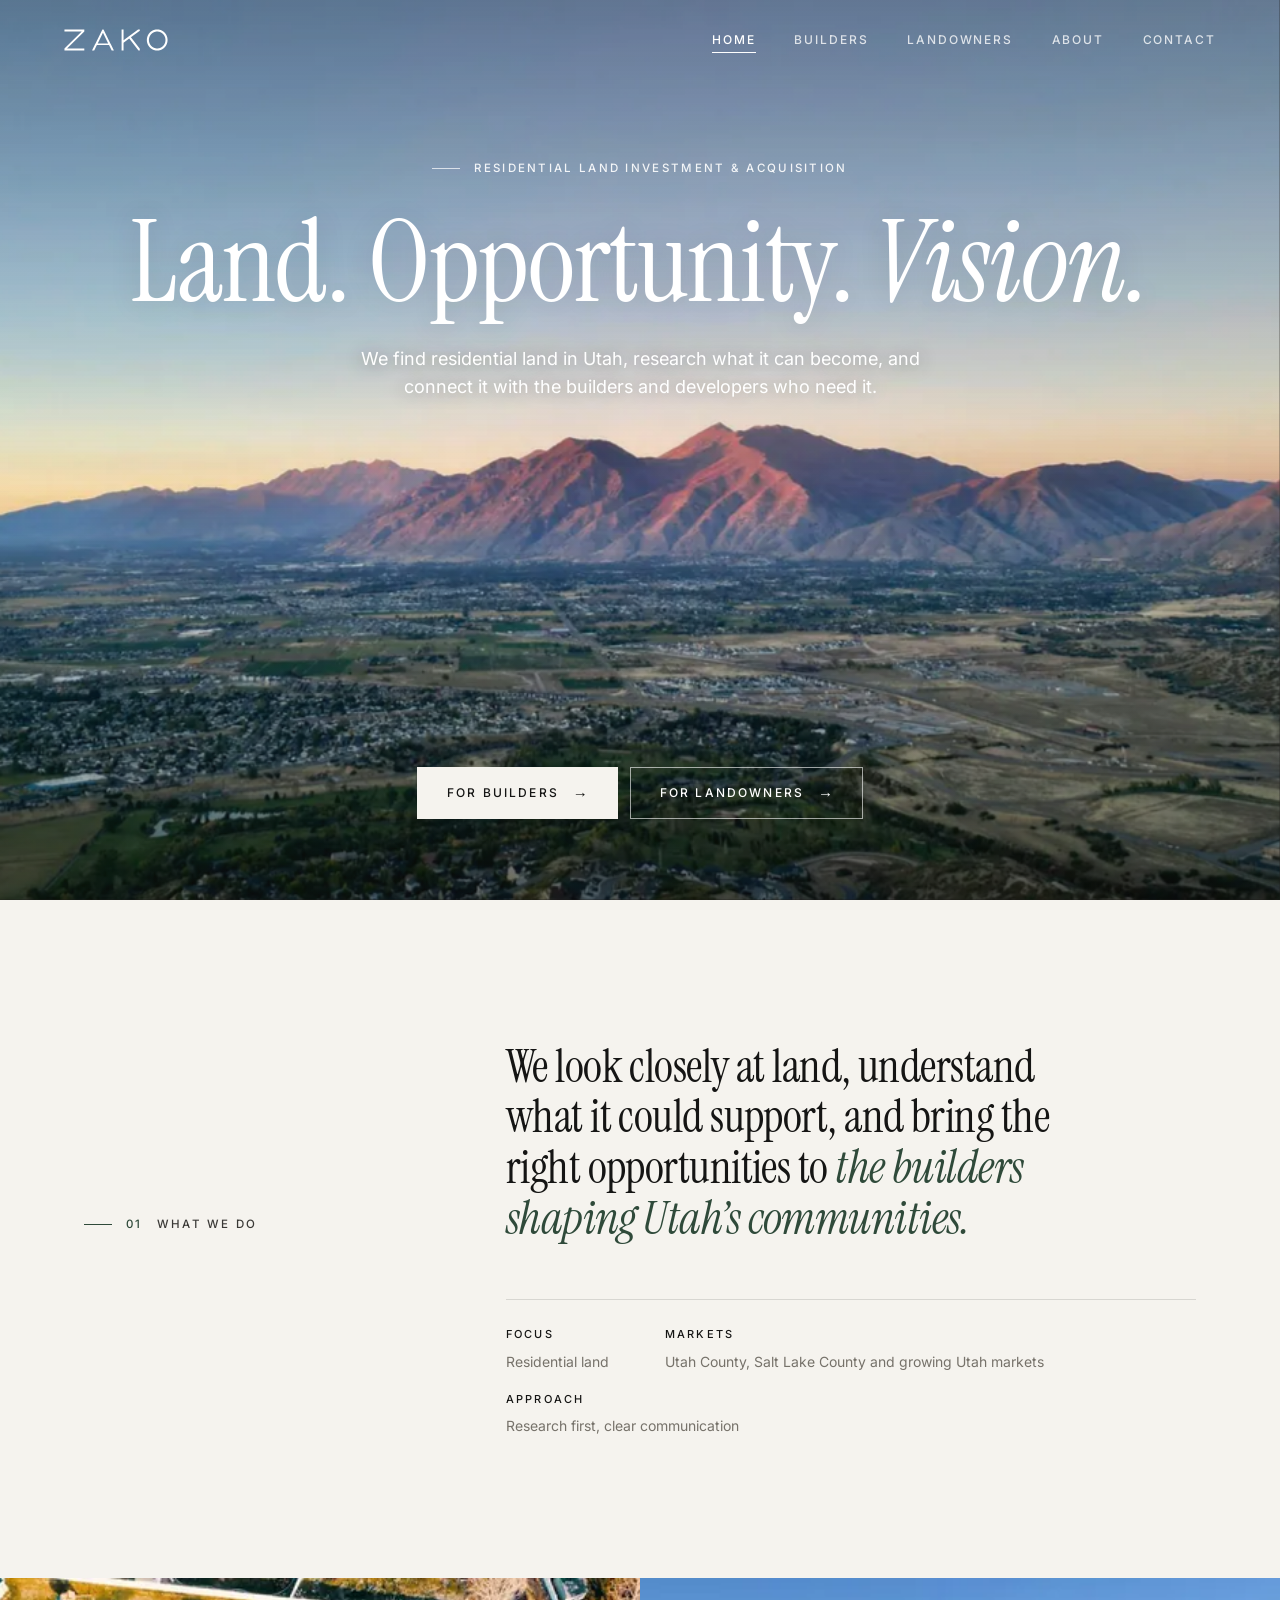
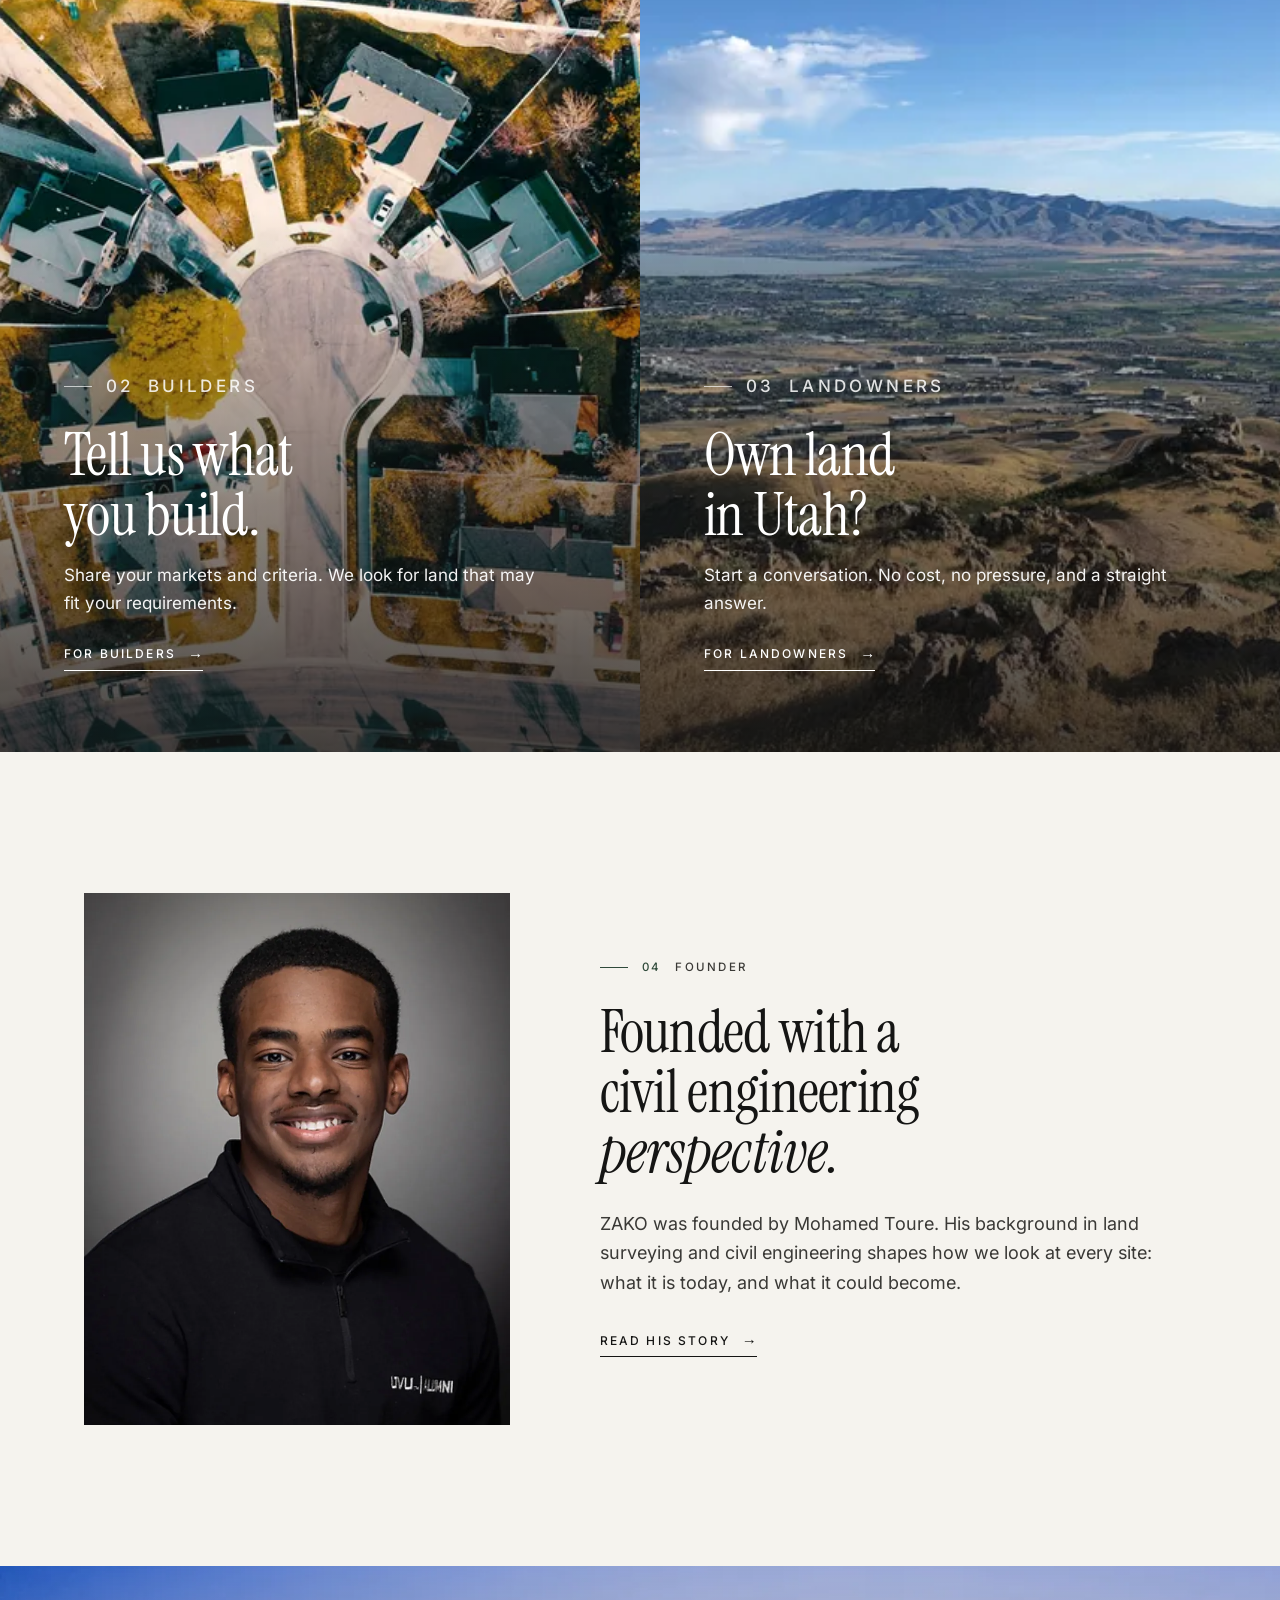
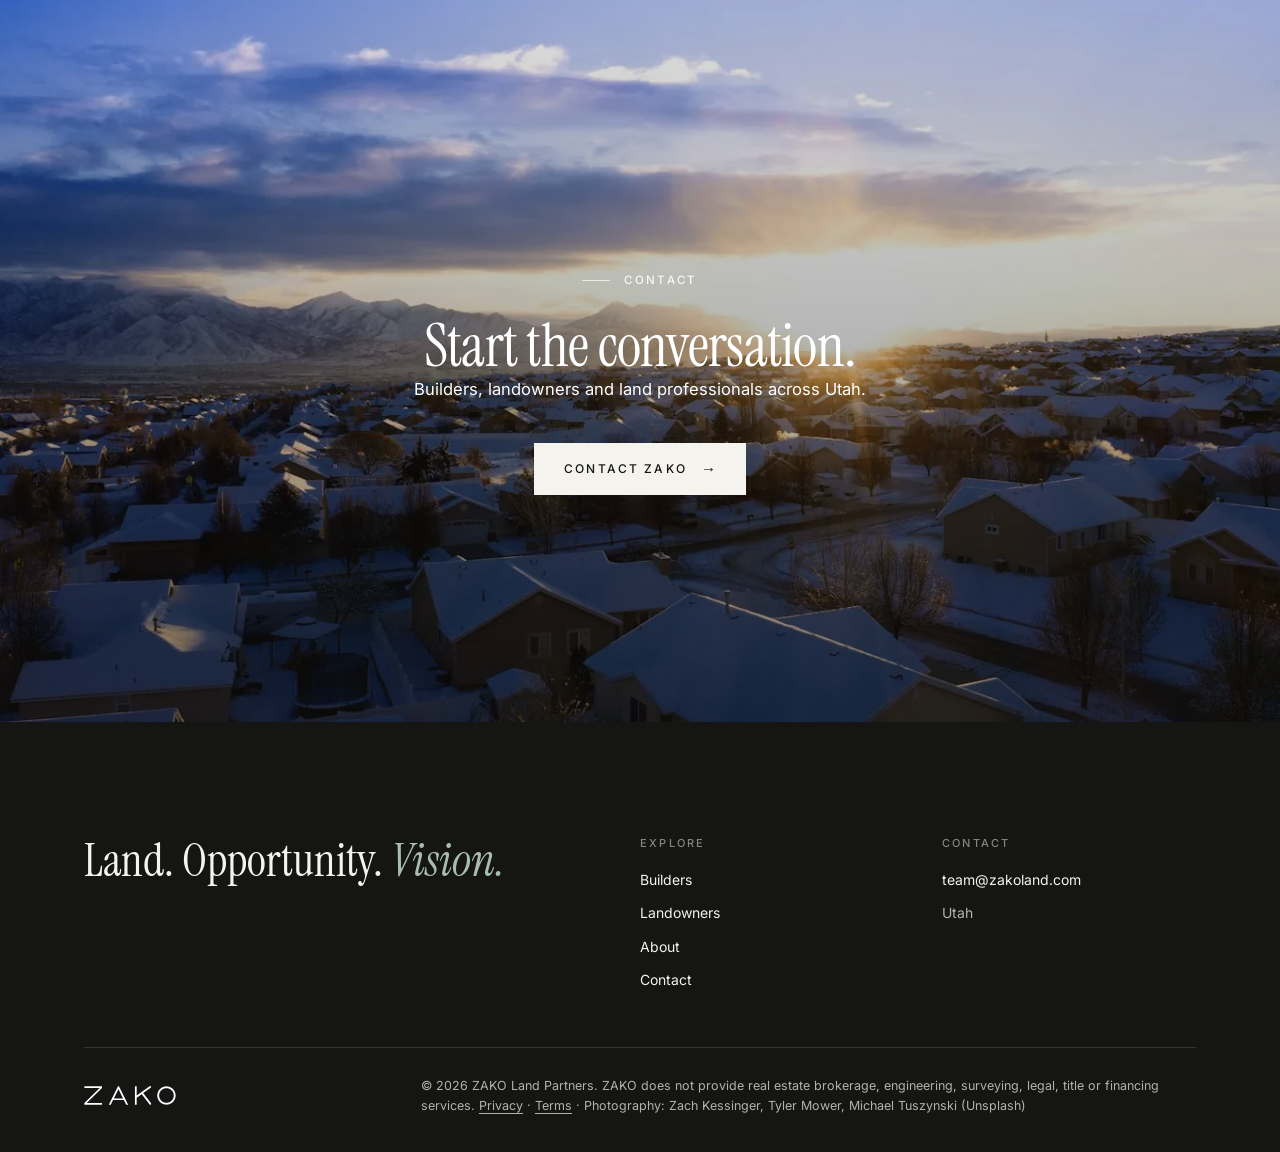
==== commit 39b3d5d8: "Website v5: simpler, more premium site - Keep the homepage hero, photography and positioning; headin" ====
--- a/docs/index.html
+++ b/docs/index.html
@@ -18,11 +18,11 @@
 <meta property="og:image:height" content="630">
 <meta property="og:image:alt" content="ZAKO Land Partners wordmark over a Utah valley at dusk">
 <meta name="twitter:card" content="summary_large_image">
-<meta name="theme-color" content="#FFFFFF">
+<meta name="theme-color" content="#F5F3EE">
 <link rel="icon" href="assets/img/favicon.svg" type="image/svg+xml">
 <link rel="icon" href="assets/img/favicon-32.png" sizes="32x32" type="image/png">
 <link rel="apple-touch-icon" href="assets/img/apple-touch-icon.png">
-<link rel="preload" href="assets/fonts/archivo-var.woff2" as="font" type="font/woff2" crossorigin>
+<link rel="preload" href="assets/fonts/instrument-serif.woff2" as="font" type="font/woff2" crossorigin>
 <link rel="preload" as="image" href="assets/photo/hero-1280.webp" type="image/webp" imagesrcset="assets/photo/hero-800.webp 800w, assets/photo/hero-1280.webp 1280w, assets/photo/hero-1920.webp 1920w" imagesizes="100vw">
 <link rel="stylesheet" href="css/site.css">
 <script>document.documentElement.classList.add('js')</script>
@@ -36,15 +36,15 @@
 <img class="on-light" src="assets/img/zako.svg" alt="ZAKO" width="104" height="21">
 <img class="on-dark" src="assets/img/zako-white.svg" alt="" width="104" height="21"></a>
 <button class="menu" type="button" aria-expanded="false" aria-controls="nav">Menu</button>
-<nav class="nav" id="nav" aria-label="Main"><a href="builders.html">Builders</a><a href="landowners.html">Landowners</a><a href="about.html">About</a><a href="contact.html">Contact</a></nav>
+<nav class="nav" id="nav" aria-label="Main"><a href="index.html" aria-current=page>Home</a><a href="builders.html">Builders</a><a href="landowners.html">Landowners</a><a href="about.html">About</a><a href="contact.html">Contact</a></nav>
 </div></header>
 <main id="main">
 <section class="photo photo--hero" aria-labelledby="h">
 <picture><source type="image/webp" srcset="assets/photo/hero-800.webp 800w, assets/photo/hero-1280.webp 1280w, assets/photo/hero-1920.webp 1920w" sizes="100vw"><img src="assets/photo/hero-1920.jpg" srcset="assets/photo/hero-800.jpg 800w, assets/photo/hero-1280.jpg 1280w, assets/photo/hero-1920.jpg 1920w" sizes="100vw" width="1920" height="992" alt="Dusk over Spanish Fork, Utah, with neighborhoods and open land below the mountains" fetchpriority="high" decoding="async"></picture>
 <div class="photo__in">
 <div class="hero__copy">
-<p class="eyebrow eyebrow--light rise" style="--d:100ms">Residential Land Investment &amp; Acquisition</p>
-<h1 id="h"><span class="rise" style="--d:250ms">Land.</span> <span class="rise" style="--d:420ms">Opportunity.</span> <span class="rise" style="--d:590ms">Vision.</span></h1>
+<p class="label label--light rise" style="--d:100ms">Residential Land Investment &amp; Acquisition</p>
+<h1 id="h"><span class="rise" style="--d:250ms">Land.</span> <span class="rise" style="--d:420ms">Opportunity.</span> <span class="rise" style="--d:590ms"><em>Vision.</em></span></h1>
 <p class="sub rise" style="--d:820ms">We find residential land in Utah, research what it can become, and connect it with the builders and developers who need it.</p>
 </div>
 <div class="btns rise" style="--d:1000ms"><a class="btn btn--light" href="builders.html">For builders</a><a class="btn btn--ghost" href="landowners.html">For landowners</a></div>
@@ -52,69 +52,56 @@
 <span class="cue" aria-hidden="true"></span>
 </section>
 
-<section class="band intro" aria-labelledby="what-h"><div class="wrap">
-<p class="eyebrow center" data-r>What we do</p>
-<h2 id="what-h" class="statement" data-r style="--d:80ms">We look closely at land, understand what it could support, and bring the right opportunities to the builders shaping Utah's communities.</h2>
-<ul class="facts">
-<li data-r><span>Who</span>Homebuilders, developers and landowners</li>
-<li data-r style="--d:100ms"><span>Where</span>Utah County, Salt Lake County and growing Utah markets</li>
-<li data-r style="--d:200ms"><span>How</span>Research first, clear communication, the right professionals</li>
-</ul>
+<section class="band" aria-labelledby="what-h"><div class="wrap intro">
+<p class="label" data-r><b>01</b> What we do</p>
+<div>
+<h2 id="what-h" class="statement" data-r style="--d:80ms">We look closely at land, understand what it could support, and bring the right opportunities to <em>the builders shaping Utah&rsquo;s communities.</em></h2>
+<div class="intro__foot" data-r style="--d:160ms">
+<p><span>Focus</span>Residential land</p>
+<p><span>Markets</span>Utah County, Salt Lake County and growing Utah markets</p>
+<p><span>Approach</span>Research first, clear communication</p>
+</div>
+</div>
 </div></section>
 
 <section class="pair" aria-label="Who we work with">
-<a class="photo photo--half tile" href="builders.html"><picture><source type="image/webp" srcset="assets/photo/plan-800.webp 800w, assets/photo/plan-1360.webp 1360w" sizes="(min-width: 821px) 50vw, 100vw"><img src="assets/photo/plan-1360.jpg" srcset="assets/photo/plan-800.jpg 800w, assets/photo/plan-1360.jpg 1360w" sizes="(min-width: 821px) 50vw, 100vw" width="1360" height="880" alt="Aerial view of a residential cul-de-sac in Herriman, Utah" loading="lazy" decoding="async"></picture>
-<div class="photo__in"><div data-r><p class="eyebrow eyebrow--light">For builders and developers</p><h2>Tell us what you build.</h2><p>Share your markets and criteria. We look for land that fits.</p>
-<span class="more">Share your criteria</span></div></div></a>
-<a class="photo photo--half tile" href="landowners.html"><picture><source type="image/webp" srcset="assets/photo/valley-800.webp 800w, assets/photo/valley-1280.webp 1280w, assets/photo/valley-1920.webp 1920w" sizes="(min-width: 821px) 50vw, 100vw"><img src="assets/photo/valley-1920.jpg" srcset="assets/photo/valley-800.jpg 800w, assets/photo/valley-1280.jpg 1280w, assets/photo/valley-1920.jpg 1920w" sizes="(min-width: 821px) 50vw, 100vw" width="1920" height="992" alt="View over Lehi and Saratoga Springs, Utah, toward Utah Lake" loading="lazy" decoding="async"></picture>
-<div class="photo__in"><div data-r style="--d:120ms"><p class="eyebrow eyebrow--light">For landowners</p><h2>Own land in Utah?</h2><p>Start a conversation. No cost, no pressure, and a straight answer.</p>
-<span class="more">Tell us about it</span></div></div></a>
+<a class="photo photo--half tile" href="builders.html"><picture><source type="image/webp" srcset="assets/photo/plan-800.webp 800w, assets/photo/plan-1360.webp 1360w" sizes="(min-width: 901px) 50vw, 100vw"><img src="assets/photo/plan-1360.jpg" srcset="assets/photo/plan-800.jpg 800w, assets/photo/plan-1360.jpg 1360w" sizes="(min-width: 901px) 50vw, 100vw" width="1360" height="880" alt="Aerial view of a residential cul-de-sac in Herriman, Utah" loading="lazy" decoding="async"></picture>
+<div class="photo__in"><div data-r><p class="label label--light"><b style="color:inherit">02</b> Builders</p><h2>Tell us what you build.</h2><p>Share your markets and criteria. We look for land that may fit your requirements.</p>
+<span class="arrow">For builders</span></div></div></a>
+<a class="photo photo--half tile" href="landowners.html"><picture><source type="image/webp" srcset="assets/photo/valley-800.webp 800w, assets/photo/valley-1280.webp 1280w, assets/photo/valley-1920.webp 1920w" sizes="(min-width: 901px) 50vw, 100vw"><img src="assets/photo/valley-1920.jpg" srcset="assets/photo/valley-800.jpg 800w, assets/photo/valley-1280.jpg 1280w, assets/photo/valley-1920.jpg 1920w" sizes="(min-width: 901px) 50vw, 100vw" width="1920" height="992" alt="View over Lehi and Saratoga Springs, Utah, toward Utah Lake" loading="lazy" decoding="async"></picture>
+<div class="photo__in"><div data-r style="--d:120ms"><p class="label label--light"><b style="color:inherit">03</b> Landowners</p><h2>Own land in Utah?</h2><p>Start a conversation. No cost, no pressure, and a straight answer.</p>
+<span class="arrow">For landowners</span></div></div></a>
 </section>
 
-<section class="process" id="how" aria-labelledby="how-h"><div class="wrap">
-<div class="process__head"><p class="eyebrow" data-r>How we work</p>
-<h2 id="how-h" class="h-lines" data-r style="--d:40ms"><span>Five steps.</span> <span>No shortcuts.</span></h2><p class="lead" data-r style="--d:80ms">A clear sequence from first look to the right connection, with the right people involved at each step.</p></div>
-<ol class="steps"><li data-r><span class="num" aria-hidden="true">01</span><h3>Understand the opportunity</h3><p>We start with the property, its location and ownership, and the goals of the people involved.</p></li><li data-r style="--d:110ms"><span class="num" aria-hidden="true">02</span><h3>Research the land</h3><p>We review available information on access, zoning, topography, utilities, water and surrounding development.</p></li><li data-r style="--d:220ms"><span class="num" aria-hidden="true">03</span><h3>Bring the right expertise</h3><p>When a question needs a specialist, qualified independent professionals can help with surveying, engineering, land use, title and legal matters.</p></li><li data-r style="--d:330ms"><span class="num" aria-hidden="true">04</span><h3>Connect the opportunity</h3><p>We look for builders and developers whose needs may align with the property.</p></li><li data-r style="--d:440ms"><span class="num" aria-hidden="true">05</span><h3>Move forward carefully</h3><p>When there is mutual interest, the parties evaluate the opportunity and decide next steps with appropriate professional and transaction support.</p></li></ol>
-</div></section>
-
-<section class="band band--ivory" aria-labelledby="net-h"><div class="wrap">
-<div class="split split--head">
-<div><p class="eyebrow" data-r>Our network</p><h2 id="net-h" class="h-lines" data-r style="--d:40ms"><span>A strong network.</span> <span>A thoughtful process.</span></h2></div>
-<p class="lead" data-r style="--d:120ms">Residential land opportunities often need more than one perspective. We are building relationships with experienced real estate, surveying, engineering, land use, title, legal and financing professionals, so the right expertise can join the process when it is needed.</p>
-</div>
-<ul class="audience"><li data-r><h3>Builders and developers</h3><p>Researched land opportunities and organized property information to help you evaluate a potential acquisition.</p></li><li data-r style="--d:70ms"><h3>Landowners</h3><p>A professional, no-pressure starting point for a conversation about your land.</p></li><li data-r style="--d:140ms"><h3>Real estate professionals</h3><p>A working relationship with a team that does its homework, built around appropriate, properly structured transactions.</p></li><li data-r style="--d:210ms"><h3>Engineers and surveyors</h3><p>Specialized expertise matters. Qualified independent firms can be engaged when a site needs it.</p></li><li data-r style="--d:280ms"><h3>Title, legal, planning and financing</h3><p>Organized opportunities where the right expertise can help a transaction come together properly.</p></li></ul>
-<p class="note" data-r>ZAKO does not provide real estate brokerage, engineering, surveying, legal, title or financing services. Those services are provided by independent, qualified professionals when they are separately engaged.</p>
-</div></section>
-
 <section class="band" aria-labelledby="founder"><div class="wrap founder">
-<div class="frame" data-r><picture><source type="image/webp" srcset="assets/photo/founder-480.webp 480w, assets/photo/founder-839.webp 839w" sizes="(min-width: 821px) 40vw, 90vw"><img src="assets/photo/founder-839.jpg" srcset="assets/photo/founder-480.jpg 480w, assets/photo/founder-839.jpg 839w" sizes="(min-width: 821px) 40vw, 90vw" width="839" height="1327" alt="Mohamed Toure, founder of ZAKO Land Partners" loading="lazy" decoding="async"></picture></div>
+<div class="frame" data-r><picture><source type="image/webp" srcset="assets/photo/founder-480.webp 480w, assets/photo/founder-839.webp 839w" sizes="(min-width: 901px) 40vw, 90vw"><img src="assets/photo/founder-839.jpg" srcset="assets/photo/founder-480.jpg 480w, assets/photo/founder-839.jpg 839w" sizes="(min-width: 901px) 40vw, 90vw" width="839" height="1327" alt="Mohamed Toure, founder of ZAKO Land Partners" loading="lazy" decoding="async"></picture></div>
 <div>
-<p class="eyebrow" data-r>Our founder</p>
-<h2 id="founder" data-r style="--d:60ms">Founded with a civil engineering perspective.</h2>
-<p class="lead mt" data-r style="--d:120ms">ZAKO was founded by Mohamed Toure. His background in land surveying and civil engineering shapes how we look at every site: what it is today, and what it could become.</p>
-<p class="mt" data-r style="--d:180ms"><a class="link" href="about.html">Read his story</a></p>
+<p class="label" data-r><b>04</b> Founder</p>
+<h2 id="founder" data-r style="--d:60ms">Founded with a civil engineering <em>perspective.</em></h2>
+<p class="lead" data-r style="--d:120ms">ZAKO was founded by Mohamed Toure. His background in land surveying and civil engineering shapes how we look at every site: what it is today, and what it could become.</p>
+<a class="arrow" data-r style="--d:180ms" href="about.html">Read his story</a>
 </div>
 </div></section>
 
 <section class="photo photo--end" aria-labelledby="c">
 <picture><source type="image/webp" srcset="assets/photo/dawn-800.webp 800w, assets/photo/dawn-1360.webp 1360w" sizes="100vw"><img src="assets/photo/dawn-1360.jpg" srcset="assets/photo/dawn-800.jpg 800w, assets/photo/dawn-1360.jpg 1360w" sizes="100vw" width="1360" height="880" alt="Sunrise over a snow-covered neighborhood in Herriman, Utah" loading="lazy" decoding="async"></picture>
 <div class="photo__in"><div>
-<h2 id="c" data-r>Start the conversation.</h2>
-<p class="sub" data-r style="--d:100ms">Builders, landowners and land professionals across Utah.</p>
-<div class="btns" data-r style="--d:200ms"><a class="btn btn--light" href="contact.html">Contact ZAKO</a></div>
+<p class="label label--light" data-r>Contact</p>
+<h2 id="c" data-r style="--d:60ms">Start the conversation.</h2>
+<p class="sub" data-r style="--d:100ms" style="margin-top:18px;opacity:.95">Builders, landowners and land professionals across Utah.</p>
+<div class="btns" data-r style="--d:160ms"><a class="btn btn--light" href="contact.html">Contact ZAKO</a></div>
 </div></div>
 </section>
 </main>
 <footer class="ftr"><div class="wrap">
 <div class="ftr__top">
-<a class="logo" href="index.html" aria-label="ZAKO Land Partners, home"><img src="assets/img/zako-lockup.svg" alt="ZAKO Land Partners" width="120" height="36"></a>
-<p class="ftr__tag">Residential Land Investment &amp; Acquisition<br>Utah</p>
-<nav aria-label="Footer"><a href="builders.html">Builders</a><a href="landowners.html">Landowners</a><a href="about.html">About</a><a href="contact.html">Contact</a></nav>
-<p class="ftr__mail"><a href="mailto:team@zakoland.com">team@zakoland.com</a></p>
+<p class="ftr__say">Land. Opportunity. <em>Vision.</em></p>
+<div><h2>Explore</h2><nav aria-label="Footer"><a href="builders.html">Builders</a><a href="landowners.html">Landowners</a><a href="about.html">About</a><a href="contact.html">Contact</a></nav></div>
+<div class="ftr__contact"><h2>Contact</h2><p><a href="mailto:team@zakoland.com">team@zakoland.com</a></p><p>Utah</p></div>
 </div>
-<div class="ftr__fine">
-<p>ZAKO Land Partners does not provide real estate brokerage, engineering, surveying, legal, title or financing services. When those services are needed, they are provided by independent professionals engaged separately.</p>
-<p>&copy; <span data-year>2026</span> ZAKO Land Partners &middot; <a href="privacy.html">Privacy</a> &middot; <a href="terms.html">Terms</a> &middot; Photography by Zach Kessinger, Tyler Mower and Michael Tuszynski on Unsplash</p>
+<div class="ftr__bar">
+<a class="logo" href="index.html" aria-label="ZAKO Land Partners, home"><img src="assets/img/zako-white.svg" alt="ZAKO" width="104" height="21"></a>
+<p class="ftr__fine">&copy; <span data-year>2026</span> ZAKO Land Partners. ZAKO does not provide real estate brokerage, engineering, surveying, legal, title or financing services. <a href="privacy.html">Privacy</a> &middot; <a href="terms.html">Terms</a> &middot; Photography: Zach Kessinger, Tyler Mower, Michael Tuszynski (Unsplash)</p>
 </div>
 </div></footer>
 <script src="js/site.js" defer></script>
--- a/docs/css/site.css
+++ b/docs/css/site.css
@@ -1,249 +1,244 @@
-/* ZAKO Land Partners — v4
+/* ZAKO Land Partners — v5
    VOICE    quiet, certain, few words
-   PICTURE  full-bleed real Utah photography; nothing drawn
-   COLOUR   white and warm ivory grounds, charcoal ink, sandstone used sparingly
-   TYPE     Archivo (wide) display, Inter text
+   PICTURE  real Utah photography; full-bleed on the homepage, framed on inner pages
+   COLOUR   warm paper grounds, near-black ink, one restrained deep green
+   TYPE     Instrument Serif headlines, Inter text and small uppercase labels
    MOTION   reveal once on scroll, slow and short; nothing loops; off under prefers-reduced-motion */
 
-@font-face{font-family:"Archivo";src:url("../assets/fonts/archivo-var.woff2") format("woff2");font-weight:100 900;font-stretch:62% 125%;font-display:swap}
+@font-face{font-family:"Instrument Serif";src:url("../assets/fonts/instrument-serif.woff2") format("woff2");font-weight:400;font-style:normal;font-display:swap}
+@font-face{font-family:"Instrument Serif";src:url("../assets/fonts/instrument-serif-italic.woff2") format("woff2");font-weight:400;font-style:italic;font-display:swap}
 @font-face{font-family:"Inter";src:url("../assets/fonts/inter-var.woff2") format("woff2");font-weight:100 900;font-display:swap}
 
 :root{
   color-scheme:light;
-  --white:#FFFFFF;--ivory:#F5F1EA;--sand:#B89470;--sand-ink:#7D5F3E;--sand-lt:#D9C3A5;
-  --char:#1C1B1A;--char-2:#262421;--stone:#66615A;--line:rgba(28,27,26,.12);
-  --display:"Archivo","Helvetica Neue",Arial,sans-serif;--text:"Inter","Helvetica Neue",Arial,sans-serif;
-  --gut:max(5vw,20px);--wrap:1240px;
+  --paper:#F5F3EE;--paper-2:#ECE8E0;--white:#FFFFFF;
+  --ink:#151514;--ink-2:#3A3936;--mute:#76726A;--line:rgba(21,21,20,.13);
+  --green:#2F4A3A;--green-2:#4E6B57;
+  --serif:"Instrument Serif","Times New Roman",Georgia,serif;--text:"Inter","Helvetica Neue",Arial,sans-serif;
+  --gut:max(5vw,22px);--wrap:1240px;
   --ease:cubic-bezier(.2,.65,.2,1)
 }
 *{box-sizing:border-box;min-width:0}
-html{scroll-padding-top:76px;-webkit-text-size-adjust:100%}
+html{scroll-padding-top:84px;-webkit-text-size-adjust:100%}
 @media (prefers-reduced-motion:no-preference){html{scroll-behavior:smooth}}
-body{margin:0;background:var(--white);color:var(--char);font:17px/1.6 var(--text);overflow-x:clip;-webkit-font-smoothing:antialiased}
+body{margin:0;background:var(--paper);color:var(--ink);font:16.5px/1.65 var(--text);overflow-x:clip;-webkit-font-smoothing:antialiased;text-rendering:optimizeLegibility}
 img{max-width:100%;height:auto;display:block}
 a{color:inherit}
 p,dl,dd{margin:0}
-h1,h2,h3{font-family:var(--display);font-stretch:115%;font-weight:500;letter-spacing:-.022em;line-height:1.04;margin:0;text-wrap:balance}
-h1{font-size:clamp(44px,7vw,104px);font-weight:450}
-h2{font-size:clamp(32px,4.2vw,60px);font-weight:470}
-h3{font-size:21px;line-height:1.22;letter-spacing:-.01em}
+h1,h2,h3{font-family:var(--serif);font-weight:400;letter-spacing:-.012em;line-height:1.02;margin:0;text-wrap:balance}
+h1{font-size:clamp(48px,7.2vw,112px)}
+h2{font-size:clamp(36px,4.6vw,68px)}
+h3{font-size:clamp(24px,2vw,30px);line-height:1.12}
+em{font-style:italic}
 .wrap{max-width:var(--wrap);margin-inline:auto;padding-inline:var(--gut)}
-.band{padding-block:clamp(88px,12vw,176px)}
-.band--tight{padding-block:clamp(64px,8vw,112px)}
-.band--flush{padding-top:0}
-.band--ivory{background:var(--ivory)}
-.lead{font-size:clamp(18px,1.6vw,22px);line-height:1.55;color:var(--stone);max-width:34em;text-wrap:pretty}
-.small{font-size:14px;color:var(--stone)}
-.center{text-align:center}
-.mt{margin-top:24px}
-.eyebrow{font:600 12.5px/1.2 var(--text);letter-spacing:.2em;text-transform:uppercase;color:var(--sand-ink);margin-bottom:22px}
-.eyebrow--light{color:rgba(255,255,255,.9);text-shadow:0 1px 12px rgba(0,0,0,.25)}
-.skip{position:absolute;left:-999px;top:8px;background:var(--char);color:var(--white);padding:10px 14px;z-index:99}
+.band{padding-block:clamp(88px,11vw,160px)}
+.band--alt{background:var(--paper-2)}
+.lead{font-size:clamp(17px,1.4vw,19px);line-height:1.65;color:var(--ink-2);max-width:31em;text-wrap:pretty}
+.muted{color:var(--mute)}
+.label{display:flex;align-items:center;gap:14px;font:500 11.5px/1.2 var(--text);letter-spacing:.2em;text-transform:uppercase;color:var(--ink-2);margin-bottom:28px}
+.label::before{content:"";width:28px;height:1px;background:var(--green)}
+.label b{font-weight:500;color:var(--green)}
+.label--light{color:rgba(255,255,255,.9)}
+.label--light::before{background:rgba(255,255,255,.7)}
+.skip{position:absolute;left:-999px;top:8px;background:var(--ink);color:var(--white);padding:10px 14px;z-index:99}
 .skip:focus{left:8px}
-:focus-visible{outline:2px solid var(--sand);outline-offset:3px}
+:focus-visible{outline:2px solid var(--green);outline-offset:3px}
 
 /* ---------- header */
-.hdr{position:sticky;top:0;z-index:50;background:rgba(255,255,255,.94);backdrop-filter:saturate(1.4) blur(14px);-webkit-backdrop-filter:saturate(1.4) blur(14px);transition:background .4s,color .4s,box-shadow .4s}
-.hdr__in{display:flex;align-items:center;justify-content:space-between;gap:24px;height:72px;padding-inline:var(--gut)}
-.logo{display:block;width:108px;flex:none}
+.hdr{position:sticky;top:0;z-index:50;background:rgba(245,243,238,.92);backdrop-filter:saturate(1.3) blur(14px);-webkit-backdrop-filter:saturate(1.3) blur(14px);transition:background .4s,color .4s,box-shadow .4s}
+.hdr__in{display:flex;align-items:center;justify-content:space-between;gap:24px;height:80px;padding-inline:var(--gut);max-width:1440px;margin-inline:auto}
+.logo{display:block;width:104px;flex:none}
 .logo .on-dark{display:none}
-.nav{display:flex;align-items:center;gap:clamp(20px,2.8vw,40px)}
-.nav a{position:relative;text-decoration:none;font-size:15px;font-weight:500;padding:10px 0;opacity:.82;transition:opacity .25s}
-.nav a::after{content:"";position:absolute;left:0;right:0;bottom:4px;height:1.5px;background:currentColor;transform:scaleX(0);transform-origin:left;transition:transform .45s var(--ease)}
+.nav{display:flex;align-items:center;gap:clamp(22px,3vw,44px)}
+.nav a{position:relative;text-decoration:none;font:500 12px/1 var(--text);letter-spacing:.16em;text-transform:uppercase;padding:12px 0;opacity:.78;transition:opacity .25s}
+.nav a::after{content:"";position:absolute;left:0;right:0;bottom:5px;height:1px;background:currentColor;transform:scaleX(0);transform-origin:left;transition:transform .45s var(--ease)}
 .nav a:hover,.nav a[aria-current=page]{opacity:1}
 .nav a:hover::after,.nav a[aria-current=page]::after{transform:scaleX(1)}
-.menu{display:none;background:none;border:0;font:500 15px var(--text);color:inherit;cursor:pointer;min-height:44px;padding:0 4px}
+.menu{display:none;background:none;border:0;font:500 12px var(--text);letter-spacing:.16em;text-transform:uppercase;color:inherit;cursor:pointer;min-height:44px;padding:0 4px}
 .over .hdr{position:fixed;left:0;right:0;background:transparent;backdrop-filter:none;-webkit-backdrop-filter:none;color:var(--white)}
 .over .hdr .on-light{display:none}
 .over .hdr .on-dark{display:block}
-.over .hdr.solid{background:rgba(255,255,255,.94);backdrop-filter:saturate(1.4) blur(14px);-webkit-backdrop-filter:saturate(1.4) blur(14px);color:var(--char);box-shadow:0 1px 0 var(--line)}
+.over .hdr.solid{background:rgba(245,243,238,.94);backdrop-filter:saturate(1.3) blur(14px);-webkit-backdrop-filter:saturate(1.3) blur(14px);color:var(--ink);box-shadow:0 1px 0 var(--line)}
 .over .hdr.solid .on-light{display:block}
 .over .hdr.solid .on-dark{display:none}
 
 /* ---------- buttons and links */
-.btn{display:inline-flex;align-items:center;justify-content:center;gap:10px;min-height:50px;min-width:210px;padding:0 28px;border-radius:4px;border:0;background:var(--char);color:var(--white);font:500 15px/1 var(--text);letter-spacing:.01em;text-decoration:none;cursor:pointer;transition:background .3s,color .3s,box-shadow .3s,transform .3s var(--ease)}
-.btn:hover{background:#3A3835}
-.btn:active{transform:translateY(1px)}
+.btn{display:inline-flex;align-items:center;justify-content:center;gap:14px;min-height:52px;padding:0 30px;border-radius:0;border:0;background:var(--ink);color:var(--paper);font:500 12px/1 var(--text);letter-spacing:.18em;text-transform:uppercase;text-decoration:none;cursor:pointer;transition:background .35s,color .35s,box-shadow .35s}
+.btn::after{content:"\2192";font-size:15px;letter-spacing:0;transition:transform .45s var(--ease)}
+.btn:hover{background:var(--green)}
+.btn:hover::after{transform:translateX(4px)}
 .btn:disabled{opacity:.6;cursor:progress}
-.btn--light{background:rgba(255,255,255,.94);color:var(--char)}
-.btn--light:hover{background:var(--white)}
-.btn--ghost{background:rgba(28,27,26,.45);color:var(--white);box-shadow:inset 0 0 0 1px rgba(255,255,255,.35);backdrop-filter:blur(8px);-webkit-backdrop-filter:blur(8px)}
-.btn--ghost:hover{background:rgba(28,27,26,.68)}
-.btn--line{background:transparent;color:var(--char);box-shadow:inset 0 0 0 1.5px var(--char)}
-.btn--line:hover{background:var(--char);color:var(--white)}
-.btns{display:flex;flex-wrap:wrap;gap:12px;margin-top:36px}
-.link{text-decoration:none;font-weight:500;background:linear-gradient(currentColor,currentColor) 0 100%/0 1.5px no-repeat,linear-gradient(var(--sand),var(--sand)) 0 100%/100% 1.5px no-repeat;padding-bottom:3px;transition:background-size .5s var(--ease)}
-.link:hover{background-size:100% 1.5px,100% 1.5px}
-.more{display:inline-flex;align-items:center;gap:10px;margin-top:28px;font-weight:500;font-size:15px}
-.more::after{content:"";width:26px;height:1.5px;background:currentColor;transition:width .5s var(--ease)}
-
-/* ---------- photo bands */
+.btn--light{background:var(--paper);color:var(--ink)}
+.btn--light:hover{background:var(--white);color:var(--ink)}
+.btn--ghost{background:transparent;color:var(--white);box-shadow:inset 0 0 0 1px rgba(255,255,255,.6)}
+.btn--ghost:hover{background:rgba(255,255,255,.12)}
+.btn--line{background:transparent;color:var(--ink);box-shadow:inset 0 0 0 1px var(--ink)}
+.btn--line:hover{background:var(--ink);color:var(--paper)}
+.btns{display:flex;flex-wrap:wrap;gap:12px;margin-top:40px}
+.arrow{display:inline-flex;align-items:center;gap:12px;font:500 12px/1 var(--text);letter-spacing:.18em;text-transform:uppercase;text-decoration:none;padding-bottom:8px;border-bottom:1px solid currentColor;transition:color .3s,gap .45s var(--ease)}
+.arrow::after{content:"\2192";font-size:15px;letter-spacing:0}
+.arrow:hover{color:var(--green);gap:18px}
+.link{text-decoration:underline;text-decoration-thickness:1px;text-underline-offset:4px;transition:color .25s}
+.link:hover{color:var(--green)}
+
+/* ---------- homepage photography (preserved identity) */
 .photo{position:relative;min-height:min(100svh,1000px);display:grid;color:var(--white);background:#2a2724;overflow:hidden;isolation:isolate;text-decoration:none}
 .photo>picture,.photo>picture img{position:absolute;inset:0;width:100%;height:100%;object-fit:cover;z-index:-2}
 .photo::after{content:"";position:absolute;inset:0;z-index:-1;pointer-events:none}
-.photo__in{padding:clamp(124px,17vh,190px) var(--gut) clamp(56px,9vh,96px);display:grid;align-content:space-between;justify-items:center;text-align:center;gap:40px}
+.photo__in{padding:clamp(130px,18vh,196px) var(--gut) clamp(56px,9vh,96px);display:grid;align-content:space-between;justify-items:center;text-align:center;gap:40px}
 .photo--hero{min-height:100svh}
-.photo--hero::after{background:linear-gradient(180deg,rgba(20,19,18,.34) 0%,rgba(20,19,18,.04) 36%,rgba(20,19,18,0) 58%,rgba(20,19,18,.5) 100%)}
-.photo--hero h1{text-shadow:0 1px 30px rgba(0,0,0,.16)}
+.photo--hero::after{background:linear-gradient(180deg,rgba(18,18,17,.42) 0%,rgba(18,18,17,.14) 36%,rgba(18,18,17,0) 58%,rgba(18,18,17,.5) 100%)}
+.photo--hero h1{font-size:clamp(56px,9vw,140px);line-height:.98;text-shadow:0 1px 30px rgba(0,0,0,.14)}
 .photo--hero h1 span{display:inline-block}
-.hero__copy .sub{margin:22px auto 0;max-width:34em;font-size:clamp(17px,1.5vw,20px);line-height:1.55;font-weight:450;opacity:.95}
+.photo--hero .label{justify-content:center;margin-bottom:30px}
+.hero__copy .sub{margin:26px auto 0;max-width:32em;font-size:clamp(16px,1.4vw,19px);line-height:1.6;opacity:.96;text-shadow:0 1px 18px rgba(0,0,0,.45)}
 .photo--hero .btns{margin:0;justify-content:center}
 .cue{position:absolute;left:50%;bottom:22px;width:1px;height:44px;background:linear-gradient(rgba(255,255,255,0),rgba(255,255,255,.75));transform:translateX(-50%);transform-origin:top}
-.photo--half{min-height:min(88svh,820px)}
+.pair{display:grid;grid-template-columns:repeat(2,minmax(0,1fr))}
+.photo--half{min-height:min(86svh,800px)}
 .photo--half .photo__in{align-content:end;justify-items:start;text-align:left}
-.photo--half::after{background:linear-gradient(0deg,rgba(20,19,18,.8) 0%,rgba(20,19,18,.45) 40%,rgba(20,19,18,0) 70%)}
-.photo--half h2{max-width:13ch}
-.photo--half p{margin-top:16px;max-width:30em;font-size:18px;opacity:.95}
-.photo--half .eyebrow{margin-bottom:18px}
-.photo--page{min-height:min(80svh,760px)}
-.photo--page .photo__in{align-content:end;justify-items:start;text-align:left}
-.photo--page h1{font-size:clamp(40px,5.8vw,82px);max-width:15ch}
-.photo--page::after{background:linear-gradient(180deg,rgba(20,19,18,.5) 0%,rgba(20,19,18,0) 24%,rgba(20,19,18,.25) 50%,rgba(20,19,18,.78) 100%)}
-.photo--end::after{background:linear-gradient(180deg,rgba(20,19,18,.12),rgba(20,19,18,.52))}
+.photo--half::after{background:linear-gradient(0deg,rgba(18,18,17,.78) 0%,rgba(18,18,17,.38) 42%,rgba(18,18,17,0) 70%)}
+.photo--half h2{max-width:12ch}
+.photo--half p{margin-top:16px;max-width:28em;font-size:17px;opacity:.95}
+.photo--end{min-height:min(84svh,820px)}
+.photo--end::after{background:linear-gradient(180deg,rgba(18,18,17,.12),rgba(18,18,17,.5))}
 .photo--end>picture img{object-position:50% 40%}
 .photo--end .photo__in{align-content:center}
-.photo--end .sub{margin-top:18px;font-size:clamp(17px,1.5vw,20px);opacity:.95}
+.photo--end .label{justify-content:center}
 .photo--end .btns{justify-content:center}
-
-/* tiles (pair) */
-.pair{display:grid;grid-template-columns:repeat(2,minmax(0,1fr))}
 .tile>picture img{transition:transform 1.6s var(--ease)}
 .tile:hover>picture img{transform:scale(1.035)}
-.tile:hover .more::after{width:44px}
+.tile .arrow{margin-top:30px}
+.tile:hover .arrow{gap:18px}
 .tile:focus-visible{outline-offset:-6px;outline-color:var(--white)}
 
-/* ---------- intro */
-.statement{font-family:var(--display);font-stretch:112%;font-weight:420;font-size:clamp(28px,3.5vw,50px);line-height:1.16;letter-spacing:-.022em;max-width:23em;margin-inline:auto;text-align:center}
-.facts{list-style:none;margin:clamp(64px,8vw,104px) 0 0;padding:0;display:grid;grid-template-columns:repeat(3,minmax(0,1fr));gap:clamp(24px,3vw,48px)}
-.facts li{border-top:1px solid var(--line);padding-top:20px;font-size:17px;line-height:1.45}
-.facts span{display:block;font:600 12.5px/1.2 var(--text);letter-spacing:.2em;text-transform:uppercase;color:var(--sand-ink);margin-bottom:10px}
-
-/* ---------- process (light sandstone band) */
-.process{background:#E9E1D5;color:var(--char);padding-block:clamp(96px,12vw,176px)}
-.process .eyebrow{color:var(--sand-ink)}
-.process h2{color:var(--char);max-width:14ch}
-.process .lead{color:#5A554E;margin-top:24px}
-.process__head{display:grid;gap:0;max-width:760px}
-.steps{list-style:none;padding:0;margin:clamp(56px,7vw,96px) 0 0;display:grid;grid-template-columns:repeat(5,minmax(0,1fr));gap:clamp(20px,2.4vw,36px)}
-.steps li{position:relative;padding-top:26px}
-.steps li::before{content:"";position:absolute;left:0;right:0;top:0;height:1px;background:rgba(28,27,26,.18)}
-.steps li::after{content:"";position:absolute;left:0;top:-1px;width:44px;height:3px;background:var(--sand-ink)}
-.num{display:block;font:300 clamp(40px,4vw,60px)/1 var(--display);font-stretch:115%;letter-spacing:-.03em;color:var(--sand-ink);margin-bottom:26px;font-variant-numeric:tabular-nums}
-.steps h3{font-size:19px;color:var(--char)}
-.steps p{margin-top:12px;color:#5A554E;font-size:15.5px;line-height:1.6}
-.steps--3{grid-template-columns:repeat(3,minmax(0,1fr))}
-.band .steps li::before{background:var(--line)}
-.band .steps p{color:var(--stone)}
-
-/* ---------- split, points, grids */
-.split{display:grid;grid-template-columns:minmax(0,5fr) minmax(0,6fr);gap:clamp(32px,6vw,104px);align-items:start}
-.split--head{align-items:end;grid-template-columns:minmax(0,7fr) minmax(0,5fr)}
-.split--head h2{max-width:20ch}
-.h-lines span{display:block}
-.split--head .lead{justify-self:end}
-.points{list-style:none;margin:0;padding:0;display:grid;gap:30px}
-.points li{border-top:1px solid var(--line);padding-top:22px}
-.points h3{font-size:19px}
-.points p{color:var(--stone);margin-top:8px;font-size:16px}
-.grid6{list-style:none;margin:clamp(56px,7vw,96px) 0 0;padding:0;display:grid;grid-template-columns:repeat(3,minmax(0,1fr));gap:clamp(36px,4vw,64px) clamp(24px,3vw,48px)}
-.grid6 li{border-top:1px solid var(--line);padding-top:24px}
-.grid6 .num{font-size:15px;font-weight:500;letter-spacing:.08em;color:var(--sand-ink);margin-bottom:18px;font-family:var(--text)}
-.grid6 h3{font-size:20px}
-.grid6 p{color:var(--stone);margin-top:10px;font-size:16px}
-.audience{list-style:none;margin:clamp(56px,7vw,88px) 0 0;padding:0}
-.audience li{display:grid;grid-template-columns:minmax(0,5fr) minmax(0,6fr);gap:clamp(16px,6vw,104px);padding:26px 0;border-top:1px solid var(--line);transition:padding .5s var(--ease)}
-.audience li:last-child{border-bottom:1px solid var(--line)}
-.audience h3{font-size:clamp(19px,1.7vw,23px)}
-.audience p{color:var(--stone);font-size:16.5px;max-width:36em}
-.note{margin-top:36px;font-size:14px;line-height:1.6;color:var(--stone);max-width:62em}
-.callout{max-width:900px}
-.callout h2{font-size:clamp(26px,2.8vw,38px)}
-.callout p{margin-top:18px;color:var(--stone);font-size:17px;max-width:44em}
+/* ---------- home intro */
+.intro{display:grid;grid-template-columns:minmax(0,4fr) minmax(0,8fr);gap:clamp(32px,6vw,96px)}
+.statement{font-family:var(--serif);font-size:clamp(32px,3.6vw,54px);line-height:1.1;letter-spacing:-.012em;max-width:19em}
+.statement em{color:var(--green)}
+.intro__foot{display:flex;flex-wrap:wrap;gap:20px 56px;margin-top:56px;padding-top:28px;border-top:1px solid var(--line);font-size:14px;color:var(--mute)}
+.intro__foot span{display:block;font:500 11px/1.2 var(--text);letter-spacing:.2em;text-transform:uppercase;color:var(--ink);margin-bottom:8px}
+
+/* ---------- inner page opening: words left, framed photograph right */
+.open{padding:clamp(56px,8vw,112px) 0 clamp(72px,9vw,128px)}
+.open__grid{display:grid;grid-template-columns:minmax(0,7fr) minmax(0,5fr);gap:clamp(40px,6vw,96px);align-items:end}
+.open h1{font-size:clamp(50px,7vw,108px);max-width:9.5em}
+.open h1 em{display:inline}
+.open .lead{margin-top:34px}
+.open .btns{margin-top:40px}
+.frame{overflow:hidden;background:var(--paper-2)}
+.frame img{width:100%;height:100%;aspect-ratio:4/5;object-fit:cover}
+.frame--land img{aspect-ratio:4/5;object-position:50% 50%}
+.caption{margin-top:14px;font-size:12px;letter-spacing:.06em;color:var(--mute)}
+
+/* ---------- three-step strip */
+.steps{list-style:none;margin:0;padding:0;display:grid;grid-template-columns:repeat(3,minmax(0,1fr));border-top:1px solid var(--line)}
+.steps li{padding:36px clamp(20px,3vw,44px) 8px 0;position:relative}
+.steps li+li{padding-left:clamp(20px,3vw,44px);border-left:1px solid var(--line)}
+.num{display:block;font:500 11.5px/1 var(--text);letter-spacing:.2em;color:var(--green);margin-bottom:44px;font-variant-numeric:tabular-nums}
+.steps p{margin-top:14px;color:var(--ink-2);font-size:16px;max-width:24em}
+.head2{display:grid;grid-template-columns:minmax(0,4fr) minmax(0,8fr);gap:clamp(32px,6vw,96px);margin-bottom:clamp(48px,6vw,80px);align-items:end}
+.head2 h2{max-width:14ch}
+
+/* ---------- split (form sections, founder) */
+.split{display:grid;grid-template-columns:minmax(0,5fr) minmax(0,7fr);gap:clamp(40px,7vw,120px);align-items:start}
+.split h2{max-width:11ch}
+.split .lead{margin-top:26px}
+.fine{margin-top:30px;padding-top:22px;border-top:1px solid var(--line);font-size:13.5px;line-height:1.6;color:var(--mute);max-width:30em}
+.assure{list-style:none;margin:36px 0 0;padding:0;display:grid;gap:0;max-width:30em}
+.assure li{padding:16px 0;border-top:1px solid var(--line);font-size:15.5px;color:var(--ink-2);display:flex;gap:16px}
+.assure li::before{content:"";flex:none;width:6px;height:6px;margin-top:10px;border-radius:50%;background:var(--green)}
 
 /* ---------- founder */
-.founder{display:grid;grid-template-columns:minmax(0,5fr) minmax(0,6fr);gap:clamp(40px,7vw,120px);align-items:center}
-.founder--story{align-items:start}
-.frame{overflow:hidden;border-radius:2px}
-.frame img{width:100%;aspect-ratio:4/5;object-fit:cover;object-position:50% 22%}
-.founder--story .frame{position:sticky;top:110px}
-.story p{font-size:clamp(17px,1.4vw,19px);line-height:1.72;color:#33312E;margin-top:20px;max-width:34em}
-.story h2+p{margin-top:30px}
-.sign{margin-top:34px !important;font-weight:600}
-.sign span{display:block;font-weight:400;color:var(--stone);font-size:15px}
-
-/* ---------- page heads */
-.phead{padding:clamp(80px,11vw,156px) 0 clamp(48px,6vw,88px)}
-.phead h1{font-size:clamp(40px,6vw,86px);max-width:15ch}
+.founder{display:grid;grid-template-columns:minmax(0,5fr) minmax(0,7fr);gap:clamp(40px,7vw,120px);align-items:center}
+.founder .frame img{aspect-ratio:4/5;object-position:50% 22%}
+.founder h2{max-width:12ch}
+.founder .lead{margin-top:26px}
+.founder .arrow{margin-top:36px}
+.story p{font-size:clamp(17px,1.35vw,19px);line-height:1.75;color:var(--ink-2);margin-top:22px;max-width:31em}
+.story h2+p{margin-top:34px}
+.sign{margin-top:40px !important;font-family:var(--serif);font-size:28px !important;color:var(--ink) !important;line-height:1.1 !important}
+.sign span{display:block;margin-top:8px;font:500 11px/1.2 var(--text);letter-spacing:.2em;text-transform:uppercase;color:var(--mute)}
+.about-open h1{max-width:10em}
+.about-open .frame img{object-position:50% 20%}
+.band--flush{padding-top:0}
+
+/* ---------- page heads (contact, legal, 404) */
+.phead{padding:clamp(64px,9vw,128px) 0 clamp(40px,5vw,72px)}
+.phead h1{font-size:clamp(48px,6.6vw,100px);max-width:10em}
 .phead .lead{margin-top:28px}
-.phead--sm h1{font-size:clamp(36px,4.4vw,60px)}
+.phead--sm h1{font-size:clamp(40px,4.8vw,68px)}
 .phead--404{min-height:62vh}
-.phead--404 .lead{margin-top:20px}
 
 /* ---------- contact */
-.contacts{display:grid;grid-template-columns:auto 1fr;gap:14px 28px;margin-top:32px;font-size:16px}
-.contacts dt{font:600 12px/1.9 var(--text);letter-spacing:.18em;text-transform:uppercase;color:var(--sand-ink)}
+.contacts{display:grid;gap:26px;margin-top:40px}
+.contacts dt{font:500 11px/1.2 var(--text);letter-spacing:.2em;text-transform:uppercase;color:var(--mute);margin-bottom:8px}
+.contacts dd{font-family:var(--serif);font-size:clamp(24px,2.2vw,32px);line-height:1.15}
+.contacts dd a{text-decoration:none;background:linear-gradient(currentColor,currentColor) 0 100%/100% 1px no-repeat;transition:color .25s}
+.contacts dd a:hover{color:var(--green)}
 
 /* ---------- forms */
-.form{display:grid;gap:22px;max-width:640px;width:100%}
-.row2{display:grid;gap:22px;grid-template-columns:repeat(2,minmax(0,1fr))}
-.field{display:grid;gap:8px}
-.field label,legend{font-size:14px;font-weight:600}
-.opt{font-weight:400;color:var(--stone)}
-input[type=text],input[type=email],input[type=tel],select,textarea{width:100%;font:16px/1.4 var(--text);color:var(--char);background:var(--white);border:1px solid #C9C3B8;border-radius:4px;padding:12px 14px;min-height:52px;transition:border-color .2s,box-shadow .2s}
-input:hover,select:hover,textarea:hover{border-color:#A8A196}
-textarea{min-height:132px;resize:vertical}
-input:focus,select:focus,textarea:focus{outline:none;border-color:var(--char);box-shadow:0 0 0 1px var(--char)}
-.form [aria-invalid=true]{border-color:#9A3B2E;box-shadow:0 0 0 1px #9A3B2E}
-fieldset{border:0;margin:0;padding:0;display:grid;gap:10px}
+.form{display:grid;gap:26px;width:100%}
+.row2{display:grid;gap:26px;grid-template-columns:repeat(2,minmax(0,1fr))}
+.field{display:grid;gap:6px}
+.field label,legend{font:500 11px/1.4 var(--text);letter-spacing:.18em;text-transform:uppercase;color:var(--ink-2)}
+.opt{font-weight:400;letter-spacing:.06em;text-transform:none;color:var(--mute)}
+input[type=text],input[type=email],input[type=tel],select,textarea{width:100%;font:16px/1.4 var(--text);color:var(--ink);background:transparent;border:0;border-bottom:1px solid rgba(21,21,20,.28);border-radius:0;padding:12px 0;min-height:48px;transition:border-color .25s}
+select{appearance:none;-webkit-appearance:none;background:transparent url("data:image/svg+xml,%3Csvg xmlns='http://www.w3.org/2000/svg' width='12' height='8'%3E%3Cpath d='M1 1l5 5 5-5' fill='none' stroke='%23151514' stroke-width='1.2'/%3E%3C/svg%3E") no-repeat right 2px center;padding-right:24px;cursor:pointer}
+textarea{min-height:120px;resize:vertical}
+input:hover,select:hover,textarea:hover{border-bottom-color:var(--ink)}
+input:focus,select:focus,textarea:focus{outline:none;border-bottom:1px solid var(--green);box-shadow:0 1px 0 var(--green)}
+.form [aria-invalid=true]{border-bottom-color:#9A3B2E;box-shadow:0 1px 0 #9A3B2E}
+fieldset{border:0;margin:0;padding:0;display:grid;gap:12px}
 .chips{display:flex;flex-wrap:wrap;gap:8px}
 .chip{position:relative}
 .chip input{position:absolute;opacity:0;inset:0;cursor:pointer;margin:0}
-.chip span{display:inline-flex;align-items:center;min-height:42px;padding:0 16px;border:1px solid #C9C3B8;border-radius:999px;font-size:15px;background:var(--white);transition:background .2s,color .2s,border-color .2s}
-.chip:hover span{border-color:var(--char)}
-.chip input:checked+span{background:var(--char);color:var(--white);border-color:var(--char)}
-.chip input:focus-visible+span{outline:2px solid var(--sand);outline-offset:2px}
-.check{display:flex;gap:10px;align-items:flex-start;font-size:15px;color:var(--stone);cursor:pointer}
-.check input{width:20px;height:20px;margin:2px 0 0;accent-color:var(--char);flex:none}
-.check a{color:var(--char)}
+.chip span{display:inline-flex;align-items:center;min-height:40px;padding:0 16px;border:1px solid rgba(21,21,20,.22);font-size:14px;transition:background .2s,color .2s,border-color .2s}
+.chip:hover span{border-color:var(--ink)}
+.chip input:checked+span{background:var(--ink);color:var(--paper);border-color:var(--ink)}
+.chip input:focus-visible+span{outline:2px solid var(--green);outline-offset:2px}
+.check{display:flex;gap:12px;align-items:flex-start;font-size:14px;line-height:1.55;color:var(--mute);cursor:pointer}
+.check input{width:18px;height:18px;margin:2px 0 0;accent-color:var(--green);flex:none}
+.check a{color:var(--ink)}
 .hp{position:absolute;left:-9999px;width:1px;height:1px;overflow:hidden}
-.status{display:none;padding:14px 16px;background:var(--white);border-left:3px solid #9A3B2E;font-size:15px}
+.status{display:none;padding:16px 18px;background:var(--white);border-left:2px solid #9A3B2E;font-size:15px}
 .status.show{display:block}
-.status.ok{border-left-color:#5E7D4C}
-.band--ivory .status{background:var(--white)}
-.band:not(.band--ivory) .status{background:var(--ivory)}
+.status.ok{border-left-color:var(--green)}
+.form .btn{margin-top:6px}
 
 /* ---------- legal */
 .prose{max-width:68ch}
-.prose h2{font-size:24px;margin:40px 0 10px}
-.prose p,.prose li{color:#33312E}
+.prose h2{font-size:30px;margin:44px 0 10px}
+.prose p,.prose li{color:var(--ink-2)}
 .prose ul{padding-left:20px}
 .prose li{margin-bottom:6px}
-.draft{background:var(--ivory);border-left:3px solid var(--sand);padding:12px 16px;margin-bottom:28px;font-size:15px}
+.draft{background:var(--paper-2);border-left:2px solid var(--green);padding:12px 16px;margin-bottom:28px;font-size:15px}
 
 /* ---------- preview notice */
-.preview{position:fixed;left:12px;bottom:12px;z-index:60;max-width:calc(100% - 24px);background:var(--char);color:var(--white);font-size:13px;padding:8px 12px;border-radius:4px;display:flex;gap:10px;align-items:center}
+.preview{position:fixed;left:12px;bottom:12px;z-index:60;max-width:calc(100% - 24px);background:var(--ink);color:var(--white);font-size:13px;padding:8px 12px;display:flex;gap:10px;align-items:center}
 .preview button{background:none;border:0;color:var(--white);font:600 13px var(--text);text-decoration:underline;cursor:pointer;padding:4px}
 
 /* ---------- footer */
-.ftr{background:var(--ivory);font-size:14px;color:var(--stone)}
-.ftr__top{display:grid;grid-template-columns:auto 1fr auto;align-items:end;gap:28px 48px;padding-block:64px 40px;border-bottom:1px solid var(--line)}
-.ftr .logo{width:132px}
-.ftr__tag{font-size:13px;line-height:1.6;letter-spacing:.04em}
-.ftr nav{display:flex;flex-wrap:wrap;gap:8px 28px;justify-self:end}
-.ftr__mail{grid-column:1/-1}
-.ftr a{text-decoration:none;color:var(--char);transition:color .2s}
-.ftr nav a{color:var(--stone)}
-.ftr a:hover{color:var(--sand-ink)}
-.ftr__fine{display:grid;gap:10px;padding-block:24px 40px;font-size:12.5px;line-height:1.6}
-.ftr__fine p{max-width:80em}
-.ftr__fine a{color:var(--stone);text-decoration:underline;text-underline-offset:3px}
+.ftr{background:var(--ink);color:rgba(245,243,238,.7);font-size:14px}
+.ftr__top{display:grid;grid-template-columns:minmax(0,6fr) minmax(0,3fr) minmax(0,3fr);gap:48px;padding-block:clamp(72px,9vw,120px) 56px}
+.ftr__say{font-family:var(--serif);font-size:clamp(34px,3.6vw,54px);line-height:1.04;color:var(--paper);max-width:11em}
+.ftr__say em{color:#A9BDAF}
+.ftr h2{font:500 11px/1.2 var(--text);letter-spacing:.2em;text-transform:uppercase;color:rgba(245,243,238,.5);margin-bottom:18px}
+.ftr nav{display:grid;gap:10px}
+.ftr a{text-decoration:none;color:var(--paper);transition:color .25s}
+.ftr a:hover{color:#A9BDAF}
+.ftr__contact p+p{margin-top:10px}
+.ftr__bar{display:flex;flex-wrap:wrap;align-items:center;justify-content:space-between;gap:18px 40px;padding-block:28px 36px;border-top:1px solid rgba(245,243,238,.14);font-size:12.5px;line-height:1.6}
+.ftr__bar .logo{width:92px}
+.ftr__fine{max-width:62em}
+.ftr__fine a{color:rgba(245,243,238,.7);text-decoration:underline;text-underline-offset:3px}
 
 /* ---------- motion (only when JS runs and the visitor allows motion) */
 @media (prefers-reduced-motion:no-preference){
-  .js [data-r]{opacity:0;transform:translate3d(0,26px,0);transition:opacity 1s var(--ease),transform 1.1s var(--ease);transition-delay:var(--d,0ms)}
+  .js [data-r]{opacity:0;transform:translate3d(0,24px,0);transition:opacity 1s var(--ease),transform 1.1s var(--ease);transition-delay:var(--d,0ms)}
   .js [data-r].in{opacity:1;transform:none}
-  .js .frame[data-r]{opacity:1;transform:none;clip-path:inset(10% 8% 10% 8%);transition:clip-path 1.5s var(--ease)}
-  .js .frame[data-r] img{transform:scale(1.14);transition:transform 1.8s var(--ease)}
+  .js .frame[data-r]{opacity:1;transform:none;clip-path:inset(8% 6% 8% 6%);transition:clip-path 1.5s var(--ease)}
+  .js .frame[data-r] img{transform:scale(1.12);transition:transform 1.8s var(--ease)}
   .js .frame[data-r].in{clip-path:inset(0 0 0 0)}
   .js .frame[data-r].in img{transform:scale(1)}
   .js .rise{opacity:0;transform:translate3d(0,22px,0);animation:rise 1.2s var(--ease) var(--d,0ms) forwards}
@@ -252,52 +247,37 @@
   @keyframes settle{from{transform:scale(1.07)}to{transform:scale(1)}}
   .cue{animation:cue 2.6s var(--ease) 1.6s 3 both}
   @keyframes cue{0%{transform:translateX(-50%) scaleY(0);opacity:0}40%{opacity:1}70%{transform:translateX(-50%) scaleY(1);opacity:1}100%{transform:translateX(-50%) scaleY(1);opacity:0}}
-  .js .steps li::after{transform:scaleX(0);transform-origin:left;transition:transform 1.2s var(--ease) calc(var(--d,0ms) + 300ms)}
-  .js .steps li.in::after{transform:scaleX(1)}
-  /* gentle depth on large photographs, where the browser supports scroll-linked animation */
   @supports (animation-timeline:view()){
-    .photo--end>picture img,.photo--page>picture img{animation:drift linear both;animation-timeline:view();animation-range:cover 0% cover 100%}
-    .photo--page>picture img{animation-range:exit 0% exit 100%}
+    .photo--end>picture img{animation:drift linear both;animation-timeline:view();animation-range:cover 0% cover 100%}
     @keyframes drift{from{transform:translate3d(0,-5%,0) scale(1.1)}to{transform:translate3d(0,5%,0) scale(1.1)}}
   }
 }
 
 /* ---------- responsive */
-@media (max-width:1080px){
-  .steps{grid-template-columns:repeat(3,minmax(0,1fr));row-gap:48px}
-  .grid6{grid-template-columns:repeat(2,minmax(0,1fr))}
-}
-@media (max-width:820px){
+@media (max-width:900px){
   .menu{display:inline-flex;align-items:center}
-  .nav{position:absolute;top:72px;left:0;right:0;flex-direction:column;align-items:stretch;gap:0;background:var(--white);color:var(--char);padding:4px var(--gut) 20px;border-bottom:1px solid var(--line);display:none}
+  .nav{position:absolute;top:80px;left:0;right:0;flex-direction:column;align-items:stretch;gap:0;background:var(--paper);color:var(--ink);padding:4px var(--gut) 24px;border-bottom:1px solid var(--line);display:none}
   .nav.open{display:flex}
-  .nav a{padding:16px 0;border-bottom:1px solid var(--line);opacity:1;font-size:17px}
+  .nav a{padding:18px 0;border-bottom:1px solid var(--line);opacity:1;font-size:12.5px}
   .nav a::after{display:none}
-  .nav a[aria-current=page]{font-weight:700}
-  .pair{grid-template-columns:minmax(0,1fr)}
-  .founder,.split,.audience li{grid-template-columns:minmax(0,1fr)}
-  .split--head .lead{justify-self:start}
-  .founder .frame{max-width:440px}
-  .founder--story .frame{position:static}
-  .facts{grid-template-columns:minmax(0,1fr);gap:0}
-  .facts li{padding-block:20px}
-  .audience li{gap:8px}
-  .ftr__top{grid-template-columns:1fr;align-items:start}
-  .ftr nav{justify-self:start}
-  .steps,.steps--3{grid-template-columns:minmax(0,1fr) minmax(0,1fr)}
+  .nav a[aria-current=page]{color:var(--green)}
+  .pair,.intro,.open__grid,.split,.founder,.head2,.ftr__top{grid-template-columns:minmax(0,1fr)}
+  .open__grid{align-items:start}
+  .open .frame{max-width:560px}
+  .founder .frame{max-width:460px}
+  .steps{grid-template-columns:minmax(0,1fr)}
+  .steps li,.steps li+li{padding:28px 0 28px;border-left:0;border-bottom:1px solid var(--line)}
+  .num{margin-bottom:22px}
+  .ftr__top{gap:40px}
 }
 @media (max-width:600px){
   body{font-size:16px}
-  .steps,.steps--3,.grid6{grid-template-columns:minmax(0,1fr)}
-  .steps{row-gap:40px}
-  .num{font-size:44px;margin-bottom:18px}
   .row2{grid-template-columns:minmax(0,1fr)}
   .btns .btn{flex:1 1 100%}
-  .photo__in{padding-top:116px}
+  .photo__in{padding-top:120px}
   .photo--hero .photo__in{align-content:center;gap:56px}
   .cue{display:none}
-  .eyebrow{letter-spacing:.14em}
-  .contacts{grid-template-columns:1fr;gap:4px}
-  .contacts dd{margin-bottom:14px}
-}
-@media print{.hdr,.preview,.ftr nav,.cue{display:none}.photo{min-height:auto;color:var(--char)}}
+  .label{letter-spacing:.16em}
+  .ftr__bar{flex-direction:column;align-items:flex-start}
+}
+@media print{.hdr,.preview,.ftr nav,.cue{display:none}.photo{min-height:auto;color:var(--ink)}}
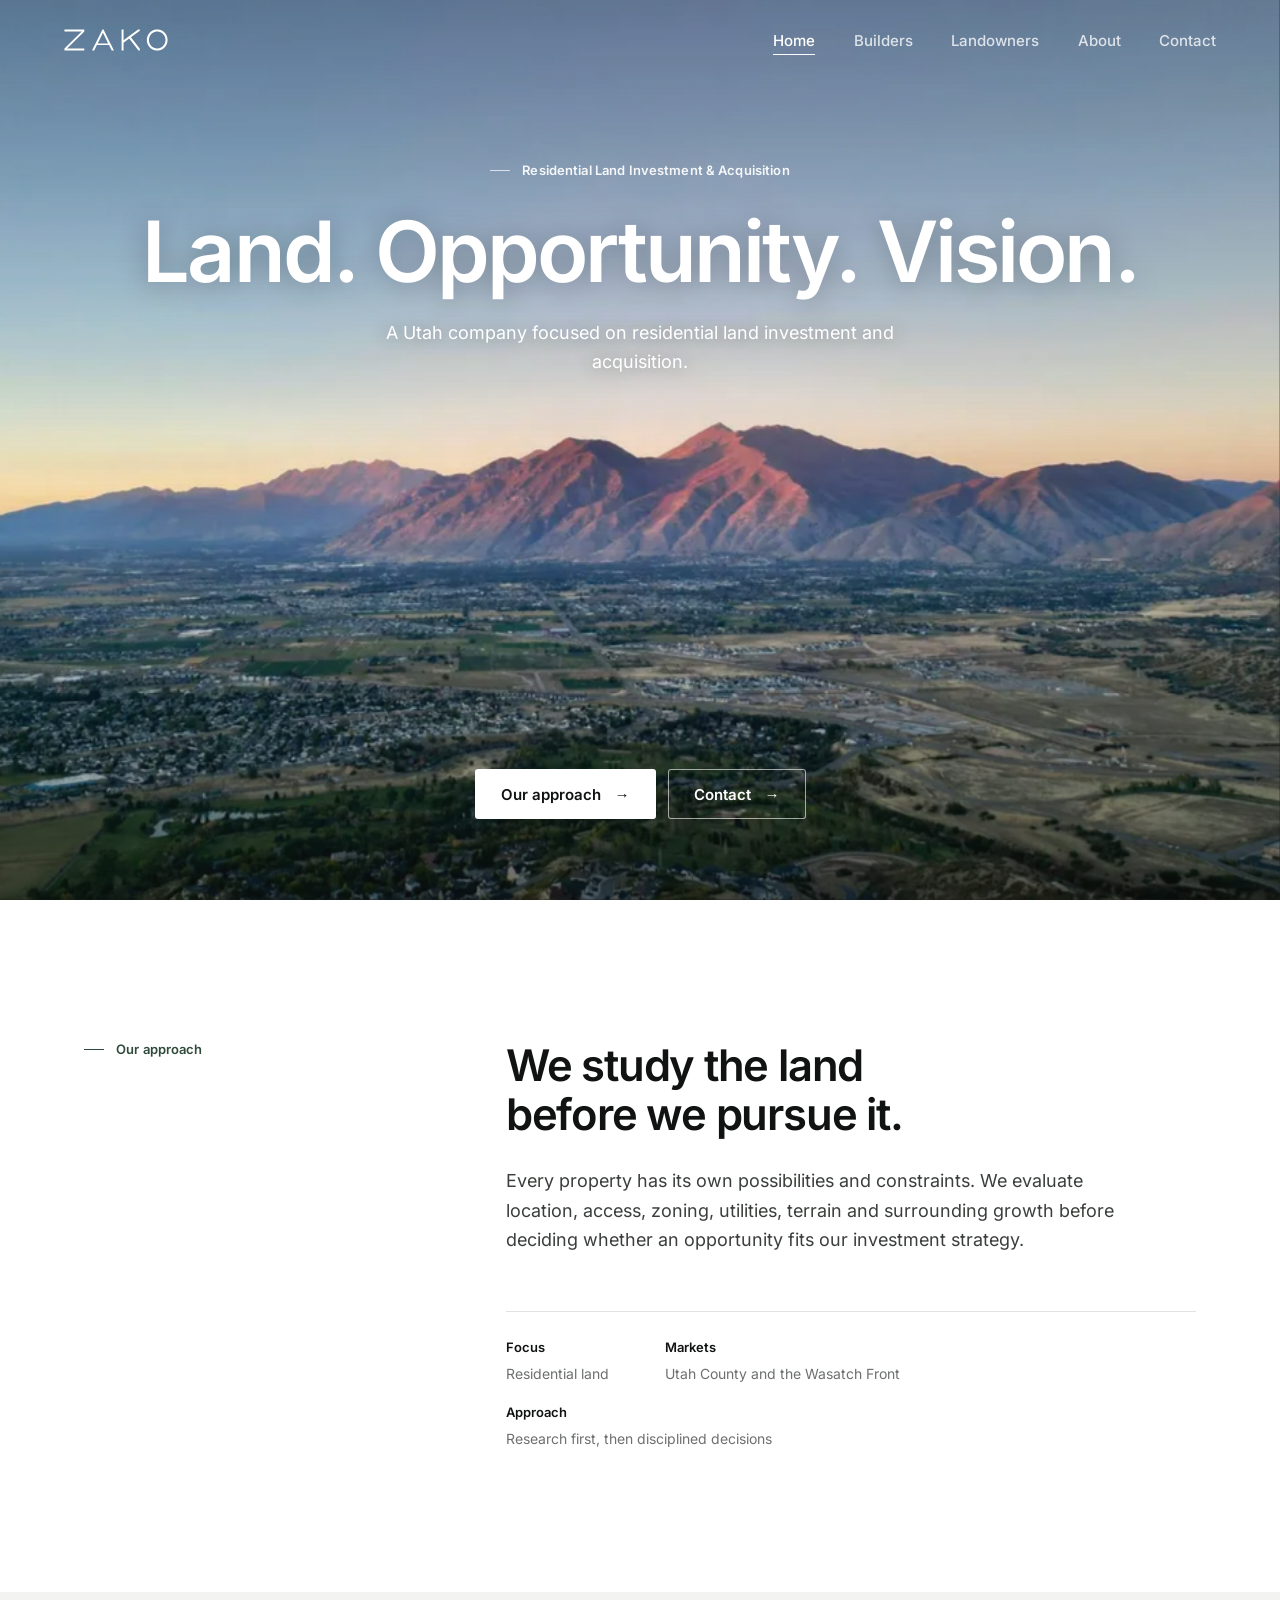
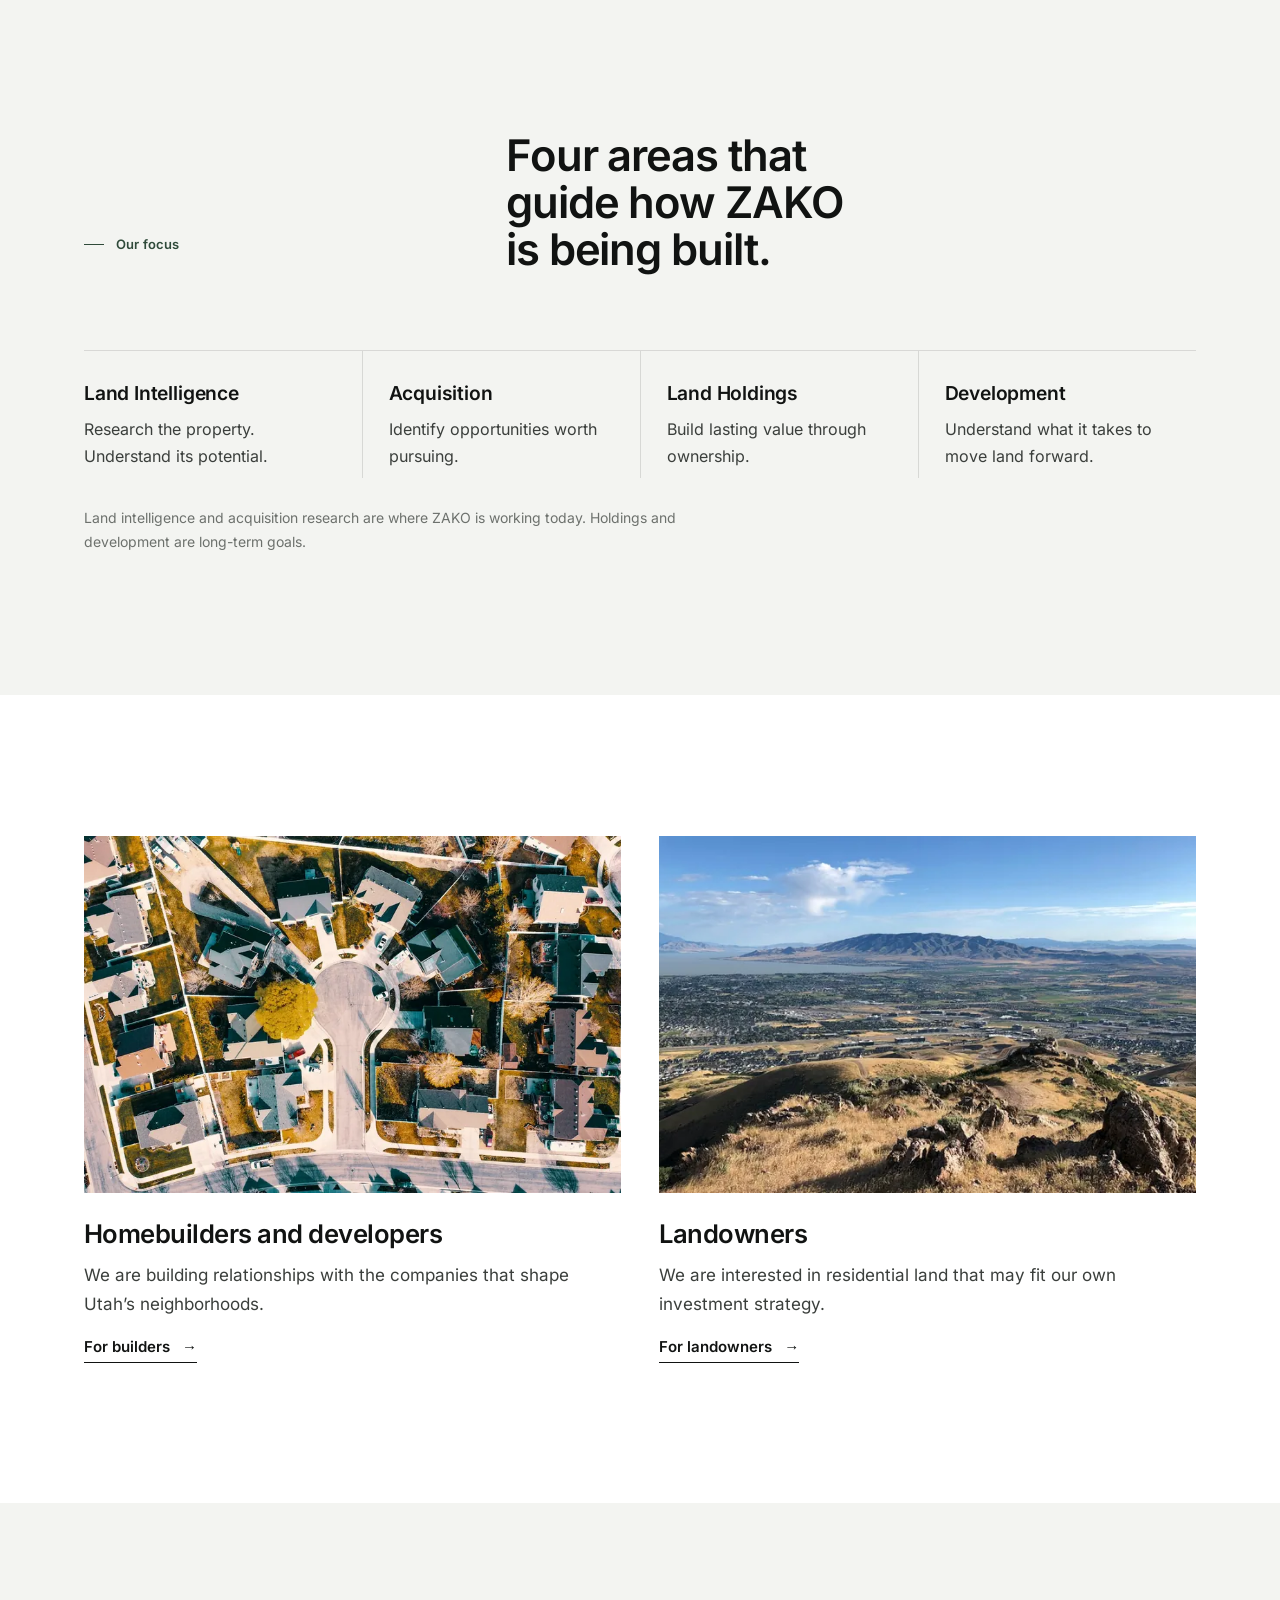
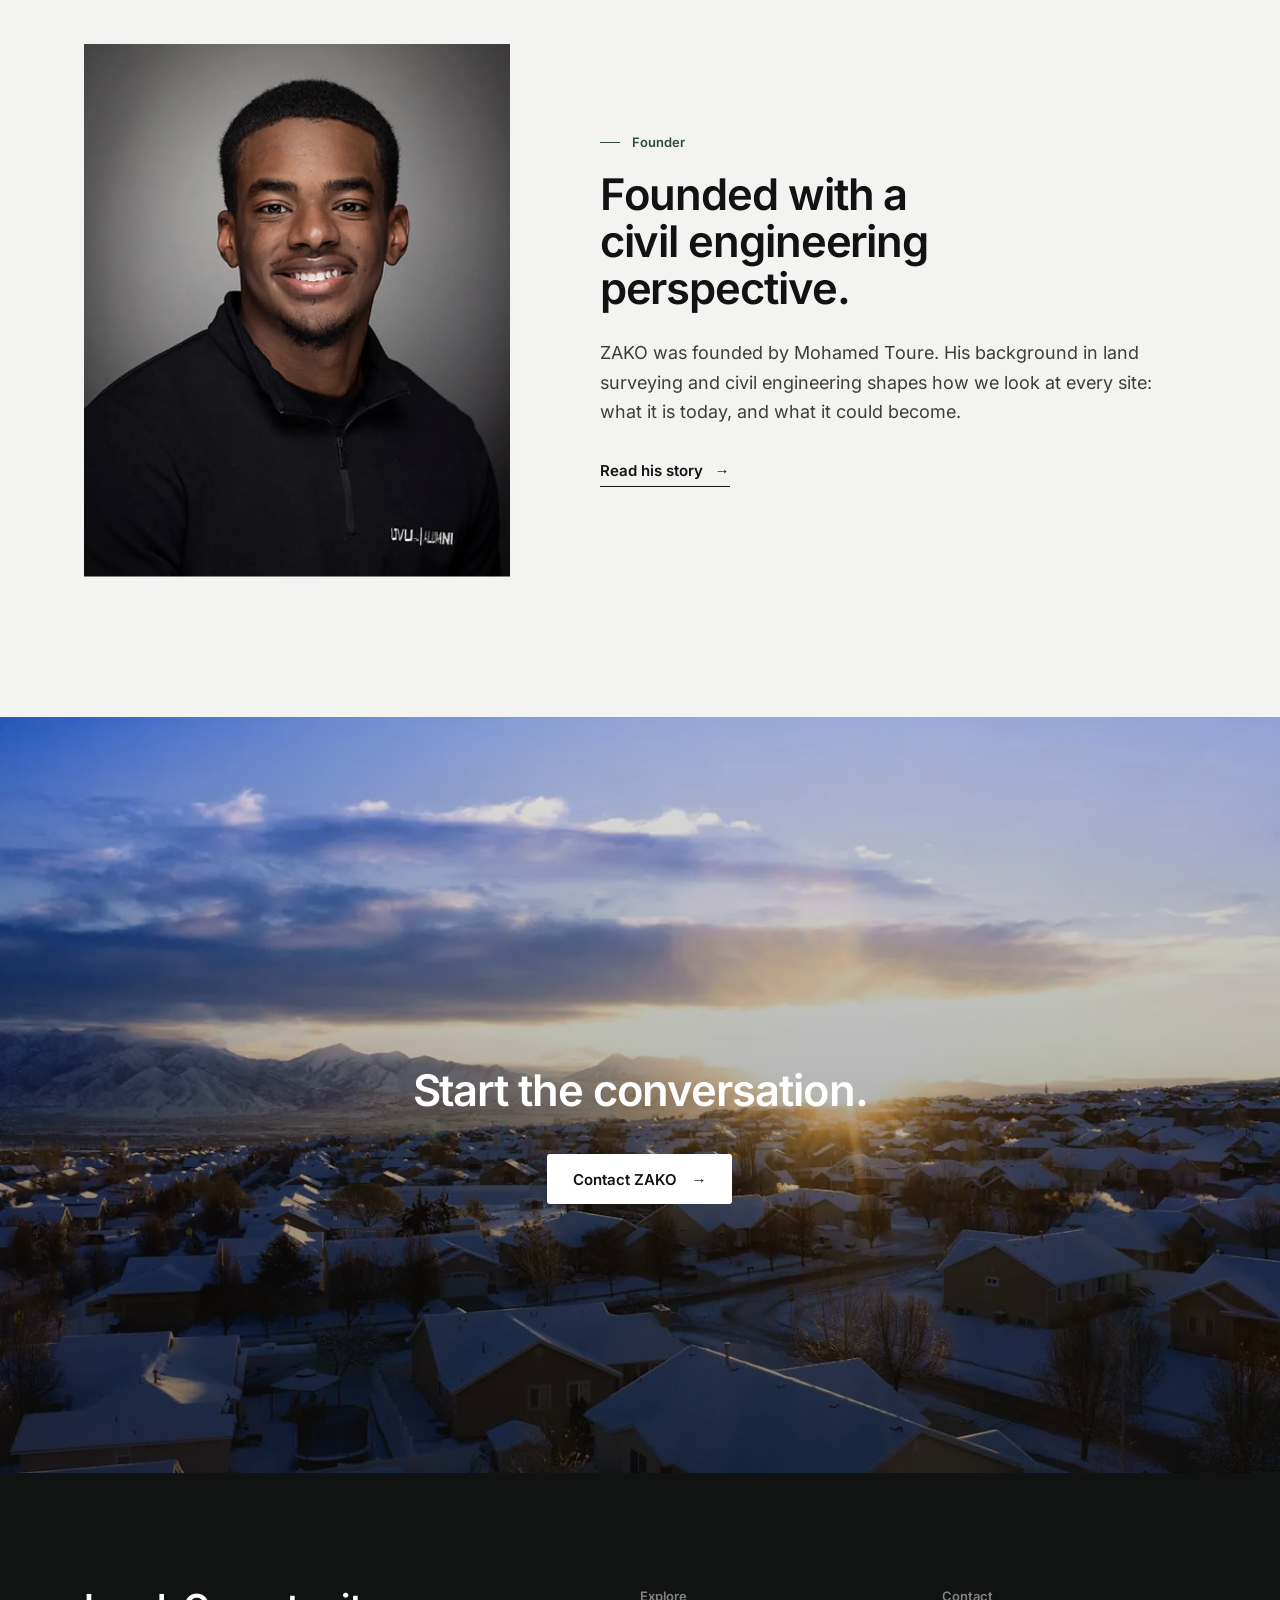
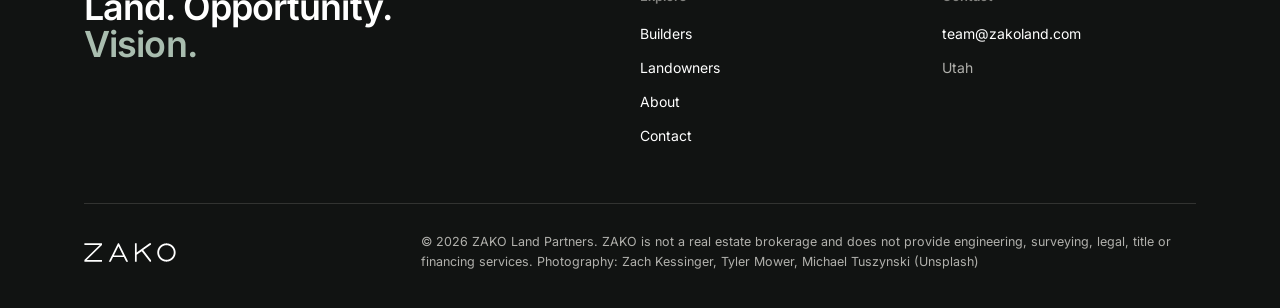
==== commit d69b521c: "Website v6: repositioned redesign, email-only contact - New homepage positioning (We study the land " ====
--- a/docs/index.html
+++ b/docs/index.html
@@ -1,17 +1,17 @@
 <!DOCTYPE html>
-<html lang="en" data-forms="live">
+<html lang="en">
 <head>
 <meta charset="utf-8">
 
 <meta name="viewport" content="width=device-width, initial-scale=1">
 <title>ZAKO Land Partners | Utah Residential Land Investment & Acquisition</title>
-<meta name="description" content="ZAKO Land Partners finds residential land in Utah, researches what it can become, and connects it with the builders and developers who need it.">
+<meta name="description" content="ZAKO Land Partners is a Utah company focused on residential land investment and acquisition. We study the land before we pursue it.">
 
 <link rel="canonical" href="https://zakoland.com/">
 <meta property="og:type" content="website">
 <meta property="og:site_name" content="ZAKO Land Partners">
 <meta property="og:title" content="ZAKO Land Partners | Utah Residential Land Investment & Acquisition">
-<meta property="og:description" content="ZAKO Land Partners finds residential land in Utah, researches what it can become, and connects it with the builders and developers who need it.">
+<meta property="og:description" content="ZAKO Land Partners is a Utah company focused on residential land investment and acquisition. We study the land before we pursue it.">
 <meta property="og:url" content="https://zakoland.com/">
 <meta property="og:image" content="https://zakoland.com/assets/img/og-image.jpg">
 <meta property="og:image:width" content="1200">
@@ -22,7 +22,7 @@
 <link rel="icon" href="assets/img/favicon.svg" type="image/svg+xml">
 <link rel="icon" href="assets/img/favicon-32.png" sizes="32x32" type="image/png">
 <link rel="apple-touch-icon" href="assets/img/apple-touch-icon.png">
-<link rel="preload" href="assets/fonts/instrument-serif.woff2" as="font" type="font/woff2" crossorigin>
+<link rel="preload" href="assets/fonts/inter-var.woff2" as="font" type="font/woff2" crossorigin>
 <link rel="preload" as="image" href="assets/photo/hero-1280.webp" type="image/webp" imagesrcset="assets/photo/hero-800.webp 800w, assets/photo/hero-1280.webp 1280w, assets/photo/hero-1920.webp 1920w" imagesizes="100vw">
 <link rel="stylesheet" href="css/site.css">
 <script>document.documentElement.classList.add('js')</script>
@@ -44,40 +44,45 @@
 <div class="photo__in">
 <div class="hero__copy">
 <p class="label label--light rise" style="--d:100ms">Residential Land Investment &amp; Acquisition</p>
-<h1 id="h"><span class="rise" style="--d:250ms">Land.</span> <span class="rise" style="--d:420ms">Opportunity.</span> <span class="rise" style="--d:590ms"><em>Vision.</em></span></h1>
-<p class="sub rise" style="--d:820ms">We find residential land in Utah, research what it can become, and connect it with the builders and developers who need it.</p>
+<h1 id="h"><span class="rise" style="--d:250ms">Land.</span> <span class="rise" style="--d:400ms">Opportunity.</span> <span class="rise v" style="--d:550ms">Vision.</span></h1>
+<p class="sub rise" style="--d:760ms">A Utah company focused on residential land investment and acquisition.</p>
 </div>
-<div class="btns rise" style="--d:1000ms"><a class="btn btn--light" href="builders.html">For builders</a><a class="btn btn--ghost" href="landowners.html">For landowners</a></div>
+<div class="btns rise" style="--d:920ms"><a class="btn btn--light" href="#approach">Our approach</a><a class="btn btn--ghost" href="contact.html">Contact</a></div>
 </div>
 <span class="cue" aria-hidden="true"></span>
 </section>
 
-<section class="band" aria-labelledby="what-h"><div class="wrap intro">
-<p class="label" data-r><b>01</b> What we do</p>
+<section class="band" id="approach" aria-labelledby="what-h"><div class="wrap intro">
+<p class="label" data-r>Our approach</p>
 <div>
-<h2 id="what-h" class="statement" data-r style="--d:80ms">We look closely at land, understand what it could support, and bring the right opportunities to <em>the builders shaping Utah&rsquo;s communities.</em></h2>
-<div class="intro__foot" data-r style="--d:160ms">
+<h2 id="what-h" class="statement" data-r style="--d:80ms">We study the land before we pursue it.</h2>
+<p class="lead" data-r style="--d:140ms">Every property has its own possibilities and constraints. We evaluate location, access, zoning, utilities, terrain and surrounding growth before deciding whether an opportunity fits our investment strategy.</p>
+<div class="intro__foot" data-r style="--d:200ms">
 <p><span>Focus</span>Residential land</p>
-<p><span>Markets</span>Utah County, Salt Lake County and growing Utah markets</p>
-<p><span>Approach</span>Research first, clear communication</p>
+<p><span>Markets</span>Utah County and the Wasatch Front</p>
+<p><span>Approach</span>Research first, then disciplined decisions</p>
 </div>
 </div>
 </div></section>
 
-<section class="pair" aria-label="Who we work with">
-<a class="photo photo--half tile" href="builders.html"><picture><source type="image/webp" srcset="assets/photo/plan-800.webp 800w, assets/photo/plan-1360.webp 1360w" sizes="(min-width: 901px) 50vw, 100vw"><img src="assets/photo/plan-1360.jpg" srcset="assets/photo/plan-800.jpg 800w, assets/photo/plan-1360.jpg 1360w" sizes="(min-width: 901px) 50vw, 100vw" width="1360" height="880" alt="Aerial view of a residential cul-de-sac in Herriman, Utah" loading="lazy" decoding="async"></picture>
-<div class="photo__in"><div data-r><p class="label label--light"><b style="color:inherit">02</b> Builders</p><h2>Tell us what you build.</h2><p>Share your markets and criteria. We look for land that may fit your requirements.</p>
-<span class="arrow">For builders</span></div></div></a>
-<a class="photo photo--half tile" href="landowners.html"><picture><source type="image/webp" srcset="assets/photo/valley-800.webp 800w, assets/photo/valley-1280.webp 1280w, assets/photo/valley-1920.webp 1920w" sizes="(min-width: 901px) 50vw, 100vw"><img src="assets/photo/valley-1920.jpg" srcset="assets/photo/valley-800.jpg 800w, assets/photo/valley-1280.jpg 1280w, assets/photo/valley-1920.jpg 1920w" sizes="(min-width: 901px) 50vw, 100vw" width="1920" height="992" alt="View over Lehi and Saratoga Springs, Utah, toward Utah Lake" loading="lazy" decoding="async"></picture>
-<div class="photo__in"><div data-r style="--d:120ms"><p class="label label--light"><b style="color:inherit">03</b> Landowners</p><h2>Own land in Utah?</h2><p>Start a conversation. No cost, no pressure, and a straight answer.</p>
-<span class="arrow">For landowners</span></div></div></a>
-</section>
+<section class="band band--alt" aria-labelledby="focus-h"><div class="wrap">
+<div class="head2"><p class="label" data-r>Our focus</p><h2 id="focus-h" data-r style="--d:60ms">Four areas that guide how ZAKO is being built.</h2></div>
+<ul class="focus"><li data-r><h3>Land Intelligence</h3><p>Research the property. Understand its potential.</p></li><li data-r style="--d:90ms"><h3>Acquisition</h3><p>Identify opportunities worth pursuing.</p></li><li data-r style="--d:180ms"><h3>Land Holdings</h3><p>Build lasting value through ownership.</p></li><li data-r style="--d:270ms"><h3>Development</h3><p>Understand what it takes to move land forward.</p></li></ul>
+<p class="focus-note" data-r style="--d:200ms">Land intelligence and acquisition research are where ZAKO is working today. Holdings and development are long-term goals.</p>
+</div></section>
 
-<section class="band" aria-labelledby="founder"><div class="wrap founder">
+<section class="band" aria-label="Builders and landowners"><div class="wrap cards">
+<a class="card" href="builders.html" data-r><div class="frame"><picture><source type="image/webp" srcset="assets/photo/plan-800.webp 800w, assets/photo/plan-1360.webp 1360w" sizes="(min-width: 901px) 46vw, 92vw"><img src="assets/photo/plan-1360.jpg" srcset="assets/photo/plan-800.jpg 800w, assets/photo/plan-1360.jpg 1360w" sizes="(min-width: 901px) 46vw, 92vw" width="1360" height="880" alt="Aerial view of a residential cul-de-sac in Herriman, Utah" loading="lazy" decoding="async"></picture></div>
+<h3>Homebuilders and developers</h3><p>We are building relationships with the companies that shape Utah&rsquo;s neighborhoods.</p><span class="arrow">For builders</span></a>
+<a class="card" href="landowners.html" data-r style="--d:120ms"><div class="frame"><picture><source type="image/webp" srcset="assets/photo/valley-800.webp 800w, assets/photo/valley-1280.webp 1280w, assets/photo/valley-1920.webp 1920w" sizes="(min-width: 901px) 46vw, 92vw"><img src="assets/photo/valley-1920.jpg" srcset="assets/photo/valley-800.jpg 800w, assets/photo/valley-1280.jpg 1280w, assets/photo/valley-1920.jpg 1920w" sizes="(min-width: 901px) 46vw, 92vw" width="1920" height="992" alt="View over Lehi and Saratoga Springs, Utah, toward Utah Lake" loading="lazy" decoding="async"></picture></div>
+<h3>Landowners</h3><p>We are interested in residential land that may fit our own investment strategy.</p><span class="arrow">For landowners</span></a>
+</div></section>
+
+<section class="band band--alt" aria-labelledby="founder"><div class="wrap founder">
 <div class="frame" data-r><picture><source type="image/webp" srcset="assets/photo/founder-480.webp 480w, assets/photo/founder-839.webp 839w" sizes="(min-width: 901px) 40vw, 90vw"><img src="assets/photo/founder-839.jpg" srcset="assets/photo/founder-480.jpg 480w, assets/photo/founder-839.jpg 839w" sizes="(min-width: 901px) 40vw, 90vw" width="839" height="1327" alt="Mohamed Toure, founder of ZAKO Land Partners" loading="lazy" decoding="async"></picture></div>
 <div>
-<p class="label" data-r><b>04</b> Founder</p>
-<h2 id="founder" data-r style="--d:60ms">Founded with a civil engineering <em>perspective.</em></h2>
+<p class="label" data-r>Founder</p>
+<h2 id="founder" data-r style="--d:60ms">Founded with a civil engineering perspective.</h2>
 <p class="lead" data-r style="--d:120ms">ZAKO was founded by Mohamed Toure. His background in land surveying and civil engineering shapes how we look at every site: what it is today, and what it could become.</p>
 <a class="arrow" data-r style="--d:180ms" href="about.html">Read his story</a>
 </div>
@@ -86,9 +91,7 @@
 <section class="photo photo--end" aria-labelledby="c">
 <picture><source type="image/webp" srcset="assets/photo/dawn-800.webp 800w, assets/photo/dawn-1360.webp 1360w" sizes="100vw"><img src="assets/photo/dawn-1360.jpg" srcset="assets/photo/dawn-800.jpg 800w, assets/photo/dawn-1360.jpg 1360w" sizes="100vw" width="1360" height="880" alt="Sunrise over a snow-covered neighborhood in Herriman, Utah" loading="lazy" decoding="async"></picture>
 <div class="photo__in"><div>
-<p class="label label--light" data-r>Contact</p>
 <h2 id="c" data-r style="--d:60ms">Start the conversation.</h2>
-<p class="sub" data-r style="--d:100ms" style="margin-top:18px;opacity:.95">Builders, landowners and land professionals across Utah.</p>
 <div class="btns" data-r style="--d:160ms"><a class="btn btn--light" href="contact.html">Contact ZAKO</a></div>
 </div></div>
 </section>
@@ -101,7 +104,7 @@
 </div>
 <div class="ftr__bar">
 <a class="logo" href="index.html" aria-label="ZAKO Land Partners, home"><img src="assets/img/zako-white.svg" alt="ZAKO" width="104" height="21"></a>
-<p class="ftr__fine">&copy; <span data-year>2026</span> ZAKO Land Partners. ZAKO does not provide real estate brokerage, engineering, surveying, legal, title or financing services. <a href="privacy.html">Privacy</a> &middot; <a href="terms.html">Terms</a> &middot; Photography: Zach Kessinger, Tyler Mower, Michael Tuszynski (Unsplash)</p>
+<p class="ftr__fine">&copy; <span data-year>2026</span> ZAKO Land Partners. ZAKO is not a real estate brokerage and does not provide engineering, surveying, legal, title or financing services. Photography: Zach Kessinger, Tyler Mower, Michael Tuszynski (Unsplash)</p>
 </div>
 </div></footer>
 <script src="js/site.js" defer></script>
--- a/docs/css/site.css
+++ b/docs/css/site.css
@@ -281,3 +281,94 @@
   .ftr__bar{flex-direction:column;align-items:flex-start}
 }
 @media print{.hdr,.preview,.ftr nav,.cue{display:none}.photo{min-height:auto;color:var(--ink)}}
+
+/* =====================================================================
+   v6 (local draft, 2026-11-23) — one typeface, quieter labels, no numbering
+   TYPE     Inter only. Headlines 600, text 400. Sentence case throughout.
+   COLOUR   white and near-white grounds, near-black ink, one deep green.
+   PICTURE  photographs shown clean (no text over the builder/landowner images).
+   ===================================================================== */
+:root{--paper:#FFFFFF;--paper-2:#F3F4F1;--ink:#111312;--ink-2:#3B3F3C;--mute:#6D716D;--line:rgba(17,19,18,.12);--green:#2F4A3A;--green-2:#4E6B57;--serif:var(--text)}
+body{font-size:17px;line-height:1.7}
+h1,h2,h3{font-family:var(--text);font-weight:600;letter-spacing:-.025em;line-height:1.08}
+h1{font-size:clamp(40px,5.4vw,76px)}
+h2{font-size:clamp(30px,3.4vw,48px)}
+h3{font-size:clamp(19px,1.5vw,22px);letter-spacing:-.01em;line-height:1.3}
+em{font-style:normal;color:inherit}
+.label{font:600 13px/1.3 var(--text);letter-spacing:.01em;text-transform:none;color:var(--green);margin-bottom:20px;gap:12px}
+.label::before{width:20px}
+.label--light{color:rgba(255,255,255,.92)}
+.nav a{font:500 15px/1 var(--text);letter-spacing:0;text-transform:none}
+.menu{font:500 15px var(--text);letter-spacing:0;text-transform:none}
+.btn{font:600 15px/1 var(--text);letter-spacing:0;text-transform:none;min-height:50px;padding:0 26px;border-radius:3px}
+.arrow{font:600 15px/1 var(--text);letter-spacing:0;text-transform:none}
+.hdr{background:rgba(255,255,255,.94)}
+.over .hdr.solid{background:rgba(255,255,255,.95)}
+/* hero: brand line + positioning */
+.photo--hero h1{font-size:clamp(44px,6.6vw,100px);font-weight:600;letter-spacing:-.035em;line-height:1}
+.photo--hero h1 .v{color:#FFFFFF}
+.photo--hero h1{text-shadow:0 2px 28px rgba(0,0,0,.28)}
+.hero__copy .sub{font-size:clamp(17px,1.4vw,20px);max-width:30em}
+/* approach statement */
+.intro{align-items:start}
+.statement{font-family:var(--text);font-weight:600;font-size:clamp(30px,3.4vw,50px);line-height:1.12;letter-spacing:-.028em;max-width:16em}
+.statement+.lead{margin-top:28px;max-width:34em}
+.intro__foot span{font:600 13px/1.2 var(--text);letter-spacing:0;text-transform:none;color:var(--ink)}
+/* our focus: four quiet cards */
+.focus{display:grid;grid-template-columns:repeat(4,minmax(0,1fr));gap:0;border-top:1px solid var(--line)}
+.focus li{list-style:none;padding:30px clamp(16px,2vw,32px) 8px 0}
+.focus li+li{padding-left:clamp(16px,2vw,32px);border-left:1px solid var(--line)}
+.focus h3{margin:0}
+.focus p{margin-top:10px;color:var(--ink-2);font-size:16px}
+.focus-note{margin-top:28px;font-size:14px;color:var(--mute);max-width:44em}
+ul.focus{margin:0;padding:0}
+/* clean photo cards (replace dark overlay tiles) */
+.cards{display:grid;grid-template-columns:repeat(2,minmax(0,1fr));gap:clamp(24px,3vw,48px)}
+.card{text-decoration:none;color:inherit;display:block}
+.card .frame img{aspect-ratio:3/2;object-fit:cover;transition:transform 1.4s var(--ease)}
+.card:hover .frame img{transform:scale(1.03)}
+.card h3{margin-top:24px;font-size:clamp(22px,2vw,28px);letter-spacing:-.02em}
+.card p{margin-top:10px;color:var(--ink-2);max-width:30em}
+.card .arrow{margin-top:20px}
+/* steps without numbers */
+.steps li{padding-top:30px}
+.steps h3{font-size:clamp(19px,1.5vw,22px)}
+/* inner pages */
+.open h1{font-size:clamp(38px,4.8vw,68px);max-width:12em}
+.open .frame img,.frame--land img{aspect-ratio:4/3}
+.about-open .frame img{aspect-ratio:4/5}
+.founder h2,.split h2{max-width:14ch}
+.story p{font-size:clamp(17px,1.3vw,19px);line-height:1.8;max-width:34em}
+.sign{font-family:var(--text);font-weight:600;font-size:22px !important}
+.sign span{font:500 14px/1.3 var(--text);letter-spacing:0;text-transform:none}
+.phead h1{font-size:clamp(40px,5vw,72px)}
+.phead--sm h1{font-size:clamp(34px,3.6vw,52px)}
+.contacts dt{font:600 13px/1.2 var(--text);letter-spacing:0;text-transform:none}
+.contacts dd{font-family:var(--text);font-weight:500;font-size:clamp(20px,1.8vw,26px)}
+.field label,legend{font:600 13px/1.4 var(--text);letter-spacing:0;text-transform:none}
+.opt{letter-spacing:0}
+.prose h2{font-size:24px}
+.ftr__say{font-family:var(--text);font-weight:600;font-size:clamp(28px,2.8vw,42px);letter-spacing:-.025em}
+.ftr__say em{color:#A9BDAF}
+.ftr h2{font:600 13px/1.2 var(--text);letter-spacing:0;text-transform:none}
+.sign span,.intro__foot span{margin-bottom:6px}
+@media (max-width:900px){
+  .focus{grid-template-columns:repeat(2,minmax(0,1fr))}
+  .focus li:nth-child(3){padding-left:0;border-left:0}
+  .cards{grid-template-columns:minmax(0,1fr)}
+  .nav a{font-size:16px}
+}
+@media (max-width:600px){
+  .focus{grid-template-columns:minmax(0,1fr)}
+  .focus li,.focus li+li{padding:22px 0;border-left:0;border-bottom:1px solid var(--line)}
+  .label{letter-spacing:.01em}
+  h1{font-size:clamp(34px,9vw,44px)}
+  .photo--hero h1{font-size:clamp(40px,11vw,56px)}
+}
+
+/* v6.1 email-only contact (forms disabled 2026-11-23) */
+.mailbox{border:1px solid rgba(17,19,18,.12);border-radius:4px;padding:28px;background:#fff;align-self:start}
+.mailbox__note{margin:0 0 16px;color:#4A4F4C;font-size:15px;line-height:1.55}
+.mailbox__addr{font-size:20px;font-weight:600;color:#2F4A3A;text-decoration:none;word-break:break-all}
+.mailbox__addr:hover{text-decoration:underline}
+.mailbox .btn{margin-top:20px}
